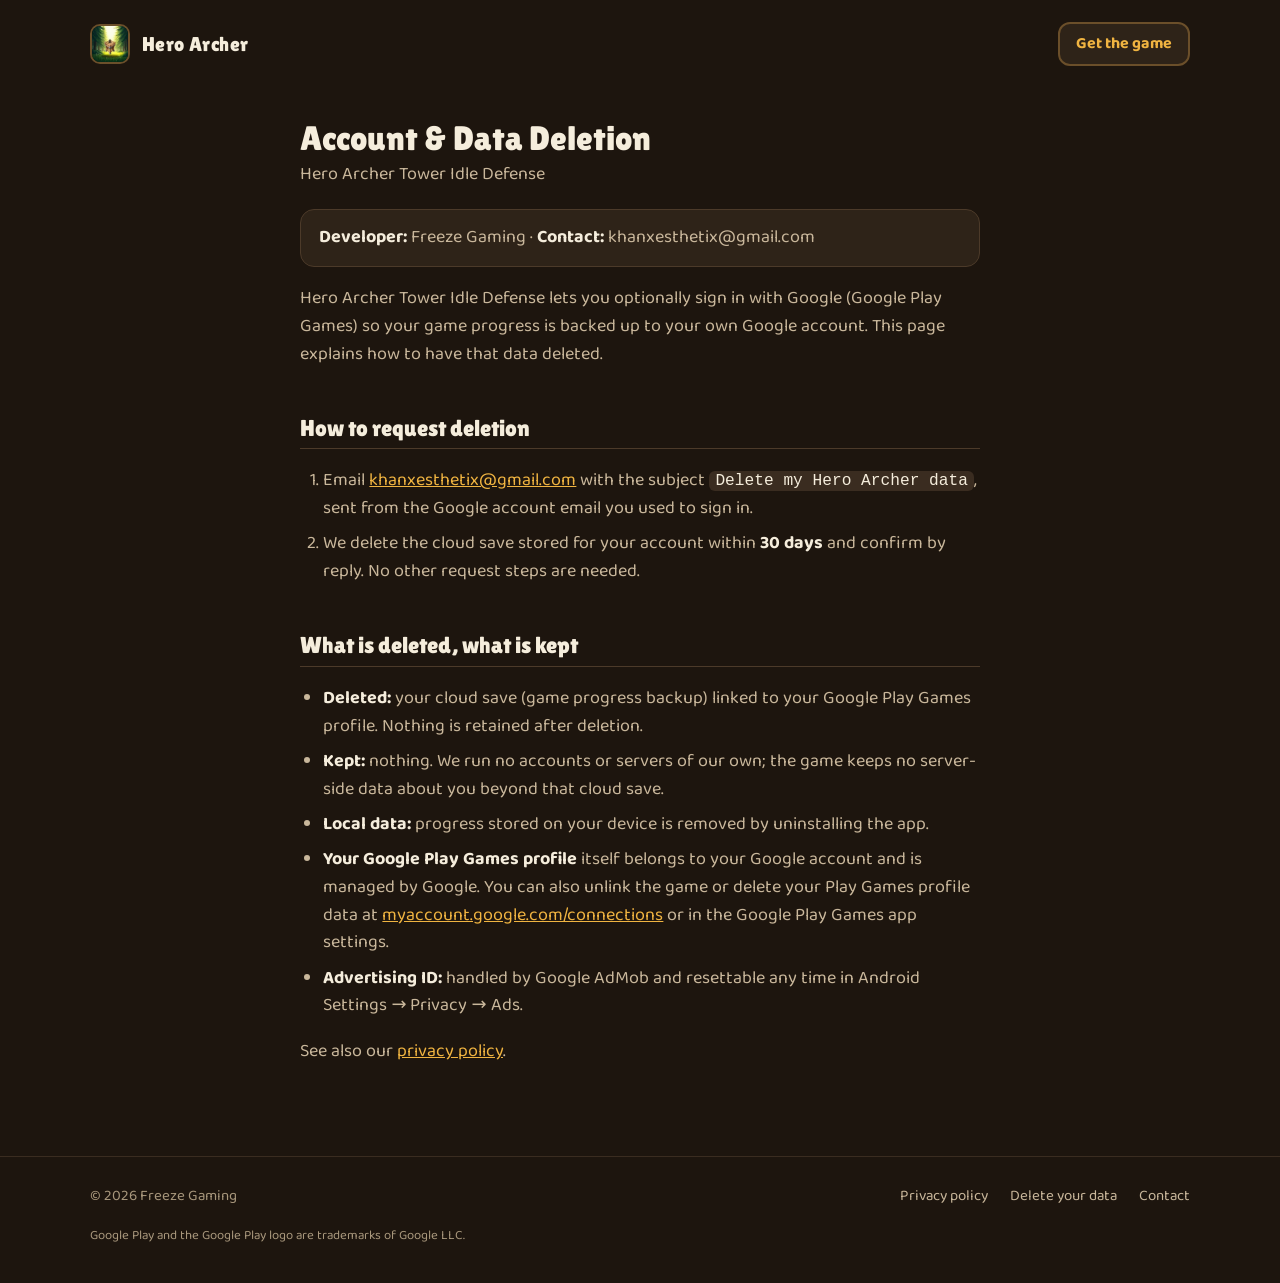
==== delete-account/index.html @ 30bef34e "heroarcher.com landing page A single static page whose job is to send visitors to the Hero Archer Go" ====
<!doctype html>
<html lang="en">
<head>
  <meta charset="utf-8">
  <meta name="viewport" content="width=device-width, initial-scale=1">
  <title>Account &amp; Data Deletion: Hero Archer Tower Idle Defense</title>
  <meta name="description" content="How to have your Hero Archer cloud save deleted, and what is kept.">
  <link rel="canonical" href="https://heroarcher.com/delete-account/">
  <meta name="theme-color" content="#1d150e">
  <link rel="icon" href="../favicon.ico" sizes="48x48">
  <link rel="apple-touch-icon" href="../apple-touch-icon.png">
  <link rel="preload" href="../assets/fonts/lilita-one.woff2" as="font" type="font/woff2" crossorigin>
  <link rel="preload" href="../assets/fonts/baloo2-latin.woff2" as="font" type="font/woff2" crossorigin>
  <link rel="stylesheet" href="../assets/css/site.css">
</head>
<body>
  <a class="skip-link" href="#main">Skip to content</a>

  <header class="wrap top">
    <a class="brand" href="../"><img src="../assets/img/icon-96.webp" alt="" width="96" height="96"><span>Hero Archer</span></a>
    <a class="top-cta" href="https://play.google.com/store/apps/details?id=com.omarkhan.heroarcher&amp;referrer=utm_source%3Dheroarcher.com%26utm_medium%3Dwebsite%26utm_content%3Ddelete-account">Get the game</a>
  </header>

  <main id="main" class="wrap legal">
    <h1>Account &amp; Data Deletion</h1>
    <p class="legal__app">Hero Archer Tower Idle Defense</p>

    <p class="legal__meta"><b>Developer:</b> Freeze Gaming &middot; <b>Contact:</b> khanxesthetix@gmail.com</p>

    <p>Hero Archer Tower Idle Defense lets you optionally sign in with Google
    (Google Play Games) so your game progress is backed up to your own Google
    account. This page explains how to have that data deleted.</p>

    <h2>How to request deletion</h2>
    <ol>
      <li>Email <a href="mailto:khanxesthetix@gmail.com?subject=Delete%20my%20Hero%20Archer%20data">khanxesthetix@gmail.com</a>
          with the subject <code>Delete my Hero Archer data</code>, sent from the
          Google account email you used to sign in.</li>
      <li>We delete the cloud save stored for your account within <b>30 days</b>
          and confirm by reply. No other request steps are needed.</li>
    </ol>

    <h2>What is deleted, what is kept</h2>
    <ul>
      <li><b>Deleted:</b> your cloud save (game progress backup) linked to your
          Google Play Games profile. Nothing is retained after deletion.</li>
      <li><b>Kept:</b> nothing. We run no accounts or servers of our own; the
          game keeps no server-side data about you beyond that cloud save.</li>
      <li><b>Local data:</b> progress stored on your device is removed by
          uninstalling the app.</li>
      <li><b>Your Google Play Games profile</b> itself belongs to your Google
          account and is managed by Google. You can also unlink the game or
          delete your Play Games profile data at
          <a href="https://myaccount.google.com/connections">myaccount.google.com/connections</a>
          or in the Google Play Games app settings.</li>
      <li><b>Advertising ID:</b> handled by Google AdMob and resettable any time
          in Android Settings &rarr; Privacy &rarr; Ads.</li>
    </ul>

    <p>See also our <a href="../privacy/">privacy policy</a>.</p>
  </main>

  <footer class="foot">
    <div class="wrap">
      <div class="foot__row">
        <span>© 2026 Freeze Gaming</span>
        <nav aria-label="Legal and contact">
          <a href="../privacy/">Privacy policy</a>
          <a href="./" aria-current="page">Delete your data</a>
          <a href="mailto:khanxesthetix@gmail.com">Contact</a>
        </nav>
      </div>
      <p class="foot__legal">Google Play and the Google Play logo are trademarks of Google LLC.</p>
    </div>
  </footer>
</body>
</html>
---- assets/css/site.css ----
/* Hero Archer, heroarcher.com
   Colours are the game's "Bark & Ember" UITheme tokens; type is the game's
   own Lilita One (display) and Baloo 2 (text). Mobile first. */

@font-face {
  font-family: "Baloo 2";
  src: url("../fonts/baloo2-latin.woff2") format("woff2");
  font-weight: 400 800;
  font-style: normal;
  font-display: swap;
}
@font-face {
  font-family: "Lilita One";
  src: url("../fonts/lilita-one.woff2") format("woff2");
  font-weight: 400;
  font-style: normal;
  font-display: swap;
}

:root {
  --bg: #1d150e;
  --bg-deep: #241a11;
  --panel: #3a2c20;
  --panel-inset: #2e2318;
  --panel-light: #4c3a29;
  --border: #6b4f2a;
  --gold: #f0b441;
  --gold-hi: #ffd27a;
  --text: #f5eddc;
  --text-dim: #c9b79b;
  --text-mute: #a8977c;
  --subtitle: #d9b77a;
  --cta-top: #69a032;
  --cta-bottom: #4c7020;
  --cta-edge: #2c4410;
  --cta-lip: #23380b;
  --nightmare-bg: #2b1610;
  --nightmare-edge: #6b2a1f;
  --nightmare-text: #ff9b7a;

  --font-display: "Lilita One", "Baloo 2", system-ui, sans-serif;
  --font-body: "Baloo 2", system-ui, -apple-system, "Segoe UI", Roboto, sans-serif;
  --gutter: 16px;

  color-scheme: dark;
}

/* ---------- base ---------- */

*, *::before, *::after { box-sizing: border-box; }

html {
  -webkit-text-size-adjust: 100%;
  text-size-adjust: 100%;
  scroll-behavior: smooth;
}

body {
  margin: 0;
  background: var(--bg);
  color: var(--text);
  font: 400 1.0625rem/1.55 var(--font-body);
  overflow-x: hidden;
}

img, video { display: block; max-width: 100%; height: auto; }

a { color: var(--gold); }
a:hover { color: var(--gold-hi); }

:focus-visible {
  outline: 3px solid var(--gold);
  outline-offset: 3px;
  border-radius: 6px;
}

h1, h2, h3 { font-weight: 400; }

.wrap {
  max-width: 1180px;
  margin-inline: auto;
  padding-inline: var(--gutter);
}

.skip-link {
  position: absolute;
  left: 12px;
  top: -80px;
  z-index: 10;
  padding: 10px 16px;
  border-radius: 10px;
  background: var(--gold);
  color: var(--bg);
  font-weight: 700;
  text-decoration: none;
}
.skip-link:focus { top: 12px; color: var(--bg); }

/* ---------- header ---------- */

.top {
  display: flex;
  align-items: center;
  justify-content: space-between;
  gap: 16px;
  padding-block: 12px;
}

.brand {
  display: flex;
  align-items: center;
  gap: 12px;
  color: var(--text);
  font-family: var(--font-display);
  font-size: 1.125rem;
  letter-spacing: .02em;
  text-decoration: none;
}
.brand:hover { color: #fff; }
.brand img {
  width: 36px;
  height: 36px;
  border-radius: 10px;
  border: 2px solid var(--border);
}

.top-cta {
  display: inline-flex;
  align-items: center;
  min-height: 44px;
  padding-inline: 16px;
  border-radius: 12px;
  border: 2px solid var(--border);
  background: var(--panel-inset);
  color: var(--gold);
  font-weight: 700;
  font-size: 1rem;
  text-decoration: none;
}
.top-cta:hover { background: var(--panel); color: var(--gold-hi); }

/* ---------- hero ---------- */

.hero {
  display: grid;
  grid-template-areas: "logo" "stage" "copy";
  padding-bottom: 64px;
}

.hero__title { grid-area: logo; margin: 4px 0 0; }
.hero__logo {
  width: min(240px, 66%);
  margin-inline: auto;
  filter: drop-shadow(0 12px 16px rgba(0, 0, 0, .5));
}

.stage {
  grid-area: stage;
  position: relative;
  height: 340px;
  /* short phones: the art gives way so the button still fits the first screen */
  height: clamp(250px, calc(100svh - 360px), 340px);
  margin-top: -4px;
}

.arch {
  position: absolute;
  top: 0;
  bottom: 48px;
  left: 50%;
  width: min(94%, 470px);
  translate: -50% 0;
  overflow: hidden;
  border-radius: 50% 50% 26px 26px / 38% 38% 26px 26px;
  border: 5px solid var(--border);
  background: var(--panel-inset);
  box-shadow: 0 0 0 3px var(--bg), 0 0 0 5px var(--panel-light), 0 30px 60px rgba(0, 0, 0, .5);
}
.arch::after {
  content: "";
  position: absolute;
  inset: 9px;
  border-radius: inherit;
  border: 2px solid rgba(240, 180, 65, .4);
  pointer-events: none;
}
.arch__img {
  position: absolute;
  inset: 0;
  width: 100%;
  height: 100%;
  max-width: none;
  object-fit: cover;
  object-position: 50% 36%;
}

.ground {
  position: absolute;
  left: 50%;
  bottom: 14px;
  width: min(52%, 300px);
  height: 46px;
  translate: -50% 0;
  border-radius: 50%;
  background: rgba(0, 0, 0, .6);
  filter: blur(10px);
}

.tower {
  position: absolute;
  left: 50%;
  bottom: 18px;
  width: auto;
  max-width: 62%;
  height: calc(100% - 34px);
  translate: -50% 0;
  filter: drop-shadow(0 12px 14px rgba(0, 0, 0, .5));
}

.ember {
  position: absolute;
  width: 5px;
  height: 5px;
  border-radius: 50%;
  background: #ffb347;
  box-shadow: 0 0 8px 2px rgba(255, 140, 40, .6);
  opacity: 0;
  animation: ember-rise 7s linear infinite;
}
.ember:nth-of-type(1) { left: 22%; bottom: 150px; }
.ember:nth-of-type(2) { left: 34%; bottom: 220px; animation-delay: 1.6s; animation-duration: 8s; }
.ember:nth-of-type(3) { left: 61%; bottom: 180px; animation-delay: 3.1s; }
.ember:nth-of-type(4) { left: 72%; bottom: 260px; animation-delay: .8s; animation-duration: 9s; }
.ember:nth-of-type(5) { left: 47%; bottom: 320px; animation-delay: 4.4s; }
.ember:nth-of-type(6) { left: 80%; bottom: 140px; animation-delay: 2.3s; animation-duration: 6s; }

@keyframes ember-rise {
  0% { transform: translate(0, 0); opacity: 0; }
  15% { opacity: .9; }
  100% { transform: translate(28px, -280px); opacity: 0; }
}

/* On a phone the button has to be on the first screen: the headline, then the
   button, then the explanation. Wide screens keep the reading order. */
.hero__copy {
  grid-area: copy;
  display: flex;
  flex-direction: column;
  align-items: center;
  padding-top: 16px;
  text-align: center;
}
.hero__copy .cta { order: 1; }
.hero__copy .ios-note { order: 2; }
.hero__copy .meta { order: 3; }
.hero__copy .sub { order: 4; margin: 22px auto 0; }

.tag {
  margin: 0 0 14px;
  font-family: var(--font-display);
  font-size: 1.875rem;
  line-height: 1.08;
}

.sub {
  max-width: 29em;
  margin: 0 auto 26px;
  color: var(--text-dim);
}

.cta {
  display: inline-flex;
  align-items: center;
  justify-content: center;
  gap: 14px;
  width: 100%;
  max-width: 420px;
  min-height: 64px;
  padding-inline: 20px;
  border-radius: 16px;
  border: 2px solid var(--cta-edge);
  background: linear-gradient(var(--cta-top), var(--cta-bottom));
  box-shadow:
    inset 0 2px 0 rgba(255, 255, 255, .28),
    inset 0 -4px 0 rgba(0, 0, 0, .22),
    0 5px 0 var(--cta-lip),
    0 16px 28px rgba(0, 0, 0, .45);
  color: #fff;
  font-family: var(--font-display);
  font-size: clamp(1.0625rem, 5.2vw, 1.3125rem);
  letter-spacing: .03em;
  white-space: nowrap;
  text-decoration: none;
  text-shadow: 0 2px 0 rgba(0, 0, 0, .35);
  transition: transform .12s ease;
}
.cta:hover { color: #fff; transform: translateY(-2px); }
.cta:active { transform: translateY(3px); }
.cta svg { width: 26px; height: 26px; flex: none; }

@media (max-width: 380px) {
  .cta { gap: 10px; padding-inline: 14px; }
}

.meta {
  display: flex;
  flex-wrap: wrap;
  justify-content: center;
  gap: 6px 20px;
  margin: 18px 0 0;
  padding: 0;
  list-style: none;
  color: var(--text-mute);
  font-size: .875rem;
}
.meta li { display: inline-flex; align-items: center; gap: 8px; }
.meta li::before {
  content: "";
  width: 6px;
  height: 6px;
  border-radius: 1px;
  background: var(--gold);
  transform: rotate(45deg);
}

.ios-note {
  max-width: 30em;
  margin: 16px auto 0;
  padding: 12px 16px;
  border-radius: 12px;
  border: 1px solid var(--panel-light);
  background: var(--panel-inset);
  color: var(--text-dim);
  font-size: .9375rem;
  text-align: left;
}
.ios-note[hidden] { display: none; }

/* ---------- shared section type ---------- */

.section { padding-block: 64px; }
.section--flush-top { padding-top: 0; }

.plaque {
  display: inline-block;
  margin: 0 0 14px;
  padding: 5px 14px 3px;
  border-radius: 9px;
  border: 2px solid var(--border);
  background: var(--panel);
  color: var(--gold);
  font-family: var(--font-display);
  font-size: .875rem;
  letter-spacing: .14em;
  text-transform: uppercase;
}

.h2 {
  max-width: 18em;
  margin: 0 0 16px;
  font-family: var(--font-display);
  font-size: 1.9375rem;
  line-height: 1.1;
}

.lead {
  max-width: 34em;
  margin: 0;
  color: var(--text-dim);
}

/* ---------- how it plays ---------- */

.action {
  background: var(--bg-deep);
  border-block: 1px solid var(--panel);
}

.action__grid { display: grid; gap: 36px; }

.clip {
  width: 100%;
  max-width: 520px;
  margin: 0 auto;
  padding: 10px;
  border-radius: 22px;
  border: 2px solid var(--border);
  background: var(--panel);
  box-shadow: 0 24px 50px rgba(0, 0, 0, .45);
}
.clip video {
  width: 100%;
  aspect-ratio: 540 / 590;
  object-fit: cover;
  border-radius: 14px;
  background: var(--panel-inset);
}
.clip figcaption {
  padding: 10px 6px 2px;
  color: var(--text-mute);
  font-size: .875rem;
}

.beats {
  display: grid;
  gap: 26px;
  margin: 36px 0 0;
  padding: 0;
  list-style: none;
}
.beats li {
  display: grid;
  grid-template-columns: 60px minmax(0, 1fr);
  gap: 18px;
  align-items: start;
}
.beats h3 {
  margin: 4px 0;
  font-family: var(--font-display);
  font-size: 1.4375rem;
  line-height: 1.2;
}
.beats p { margin: 0; color: var(--text-dim); }

.icon-tile {
  display: grid;
  place-items: center;
  width: 60px;
  height: 60px;
  border-radius: 16px;
  border: 2px solid var(--border);
  background: var(--panel);
}
.icon-tile img { width: 42px; height: 42px; object-fit: contain; }

/* ---------- screenshots ---------- */

.shots {
  display: grid;
  grid-auto-flow: column;
  grid-auto-columns: 74%;
  gap: 14px;
  margin: 32px calc(var(--gutter) * -1) 0;
  padding: 0 var(--gutter) 10px;
  overflow-x: auto;
  overscroll-behavior-x: contain;
  scroll-snap-type: x mandatory;
  scroll-padding-inline: var(--gutter);
}

.shot {
  margin: 0;
  padding: 8px;
  border-radius: 18px;
  border: 2px solid var(--border);
  background: var(--panel);
  scroll-snap-align: start;
}
.shot img {
  width: 100%;
  aspect-ratio: 720 / 1056;
  object-fit: cover;
  border-radius: 11px;
}
.shot figcaption { padding: 12px 6px 6px; }
.shot b {
  display: block;
  font-family: var(--font-display);
  font-size: 1.1875rem;
  font-weight: 400;
  line-height: 1.15;
}
.shot span {
  display: block;
  margin-top: 4px;
  color: var(--text-mute);
  font-size: .875rem;
  line-height: 1.45;
}

/* ---------- chapters ---------- */

.chapters {
  display: grid;
  gap: 14px;
  margin-top: 32px;
}

.chapter {
  position: relative;
  margin: 0;
  aspect-ratio: 16 / 11;
  overflow: hidden;
  border-radius: 18px;
  border: 2px solid var(--border);
  background: var(--panel-inset);
}
.chapter img {
  position: absolute;
  inset: 0;
  width: 100%;
  height: 100%;
  max-width: none;
  object-fit: cover;
}
.chapter figcaption {
  position: absolute;
  inset: auto 8px 8px;
  padding: 10px 12px 11px;
  border-radius: 12px;
  border: 1px solid var(--border);
  background: rgba(36, 26, 17, .94);
}
.chapter small {
  display: block;
  color: var(--gold);
  font-size: .75rem;
  font-weight: 700;
  letter-spacing: .14em;
  line-height: 1.3;
  text-transform: uppercase;
}
.chapter b {
  display: block;
  font-family: var(--font-display);
  font-size: 1.25rem;
  font-weight: 400;
  line-height: 1.2;
}
.chapter em {
  display: block;
  color: var(--subtitle);
  font-size: .875rem;
  line-height: 1.3;
}
.chapter span {
  display: block;
  margin-top: 6px;
  padding-top: 6px;
  border-top: 1px solid var(--panel-light);
  color: var(--text-dim);
  font-size: .875rem;
  line-height: 1.45;
}

.nightmare {
  display: flex;
  align-items: flex-start;
  gap: 18px;
  margin: 24px 0 0;
  padding: 16px;
  border-radius: 16px;
  border: 2px solid var(--nightmare-edge);
  background: var(--nightmare-bg);
  color: #ecd9cc;
}
.nightmare img { width: 48px; height: 48px; flex: none; object-fit: contain; }
.nightmare p { margin: 0; }
.nightmare strong {
  color: var(--nightmare-text);
  font-family: var(--font-display);
  font-size: 1.1875rem;
  font-weight: 400;
  letter-spacing: .02em;
}

/* ---------- closing call ---------- */

.final {
  position: relative;
  overflow: hidden;
  border-top: 1px solid var(--panel);
}
.final__bg {
  position: absolute;
  inset: 0;
  width: 100%;
  height: 100%;
  max-width: none;
  object-fit: cover;
  object-position: 50% 62%;
  opacity: .22;
}
.final__grid {
  position: relative;
  display: grid;
  gap: 8px;
  padding-block: 64px 72px;
  text-align: center;
}
.final__grid .h2, .final__grid .lead { margin-inline: auto; }
.final__troll {
  order: -1;
  width: min(210px, 60%);
  justify-self: center;
  filter: drop-shadow(0 20px 30px rgba(0, 0, 0, .6));
}

.badge {
  display: inline-block;
  margin-top: 24px;
  border-radius: 12px;
}
.badge img { width: 230px; }

.facts {
  display: flex;
  flex-wrap: wrap;
  justify-content: center;
  gap: 10px 26px;
  margin: 20px 0 0;
  padding: 0;
  list-style: none;
  color: var(--text-dim);
  font-size: .9375rem;
}
.facts li { display: inline-flex; align-items: center; gap: 8px; }
.facts svg { width: 18px; height: 18px; flex: none; color: var(--gold); }

/* ---------- footer ---------- */

.foot {
  padding-block: 28px 36px;
  border-top: 1px solid var(--panel);
  color: var(--text-mute);
  font-size: .9375rem;
}
.foot__row {
  display: flex;
  flex-direction: column;
  gap: 14px;
}
.foot nav { display: flex; flex-wrap: wrap; gap: 8px 22px; }
.foot a { color: var(--text-dim); text-decoration: none; }
.foot a:hover { color: var(--text); text-decoration: underline; }
.foot__legal { margin: 18px 0 0; font-size: .8125rem; }

/* ---------- legal pages ---------- */

.legal {
  max-width: 760px;
  padding-block: 32px 72px;
}
.legal h1 {
  margin: 0 0 4px;
  font-family: var(--font-display);
  font-size: 2.125rem;
  line-height: 1.1;
}
.legal__app { margin: 0 0 20px; color: var(--subtitle); }
.legal h2 {
  margin: 2em 0 .6em;
  padding-bottom: 6px;
  border-bottom: 1px solid var(--panel-light);
  font-family: var(--font-display);
  font-size: 1.4375rem;
  line-height: 1.2;
}
.legal h3 { margin: 1.5em 0 .4em; font-size: 1.125rem; font-weight: 700; }
.legal p, .legal li { color: var(--text-dim); }
.legal strong, .legal b { color: var(--text); }
.legal ul, .legal ol { padding-left: 1.3em; }
.legal li + li { margin-top: .4em; }
.legal code {
  padding: 1px 6px;
  border-radius: 6px;
  background: var(--panel);
  color: var(--text);
  font-size: .9em;
}
.legal__meta {
  padding: 14px 18px;
  border-radius: 14px;
  border: 1px solid var(--panel-light);
  background: var(--panel-inset);
}
.legal a { overflow-wrap: anywhere; }

/* ---------- 404 ---------- */

.lost {
  display: grid;
  justify-items: center;
  gap: 8px;
  padding-block: 48px 96px;
  text-align: center;
}
.lost img { width: min(240px, 60%); }
.lost .cta { width: auto; padding-inline: 28px; margin-top: 16px; }

/* ---------- wider screens ---------- */

@media (min-width: 560px) {
  .chapters { grid-template-columns: repeat(2, minmax(0, 1fr)); }
  .chapter { aspect-ratio: 4 / 4.4; }
  .chapter figcaption { inset: auto 10px 10px; padding: 12px 14px 13px; }
}

@media (min-width: 600px) {
  .stage { height: 500px; }
  .hero__logo { width: 340px; }
  .tag { font-size: 2.125rem; }
}

@media (min-width: 720px) {
  :root { --gutter: 32px; }
  body { font-size: 1.125rem; }
  .top { padding-block: 22px; }
  .brand { font-size: 1.25rem; }
  .brand img { width: 40px; height: 40px; }
  .section { padding-block: 96px; }
  .section--flush-top { padding-top: 0; }
  .h2 { font-size: 2.625rem; }
  .lead { font-size: 1.1875rem; }
  .shots {
    grid-auto-flow: row;
    grid-auto-columns: auto;
    grid-template-columns: repeat(2, minmax(0, 1fr));
    gap: 20px;
    margin: 44px 0 0;
    padding: 0;
    overflow: visible;
  }
  .chapters { gap: 20px; margin-top: 44px; }
  .nightmare { align-items: center; padding: 18px 22px; }
  .foot__row { flex-direction: row; flex-wrap: wrap; align-items: center; justify-content: space-between; }
}

@media (min-width: 900px) {
  .hero {
    grid-template-columns: minmax(0, 1fr) minmax(0, 1.1fr);
    grid-template-areas: "logo stage" "copy stage";
    column-gap: 48px;
    align-items: center;
    padding: 8px 0 88px;
  }
  .hero__title { align-self: end; }
  .hero__logo { width: 100%; max-width: 480px; margin: 0 0 8px -10px; }
  .stage { height: 660px; margin: 0; }
  .arch { bottom: 70px; width: 86%; }
  .ground { bottom: 26px; }
  .tower { bottom: 30px; width: min(54%, 350px); max-width: none; height: auto; }
  .hero__copy { display: block; align-self: start; padding-top: 0; text-align: left; }
  .tag { font-size: 2.75rem; }
  .hero__copy .sub { margin: 0 0 32px; font-size: 1.1875rem; }
  .cta { width: auto; padding: 0 30px 0 24px; font-size: 1.5rem; }
  .meta { justify-content: flex-start; font-size: .9375rem; }
  .ios-note { margin-left: 0; }

  .action__grid {
    grid-template-columns: minmax(0, 1fr) minmax(0, 1fr);
    gap: 64px;
    align-items: center;
  }
  .clip { max-width: none; }

  .final__grid {
    grid-template-columns: minmax(0, 1.3fr) minmax(0, 1fr);
    gap: 40px;
    align-items: center;
    padding-block: 100px;
    text-align: left;
  }
  .final__grid .h2, .final__grid .lead { margin-inline: 0; }
  .final__troll { order: 0; width: 100%; max-width: 380px; }
  .badge { margin: 28px 0 0 -14px; }
  .badge img { width: 240px; }
  .facts { justify-content: flex-start; font-size: 1rem; }
}

@media (min-width: 1024px) {
  :root { --gutter: 40px; }
  .shots { grid-template-columns: repeat(4, minmax(0, 1fr)); }
  .chapters { grid-template-columns: repeat(4, minmax(0, 1fr)); }
  .chapter { aspect-ratio: 3 / 4.2; }
  .chapter b { font-size: 1.375rem; }
}

@media (prefers-reduced-motion: reduce) {
  html { scroll-behavior: auto; }
  .ember { animation: none; opacity: .55; }
  .cta { transition: none; }
  .cta:hover, .cta:active { transform: none; }
}
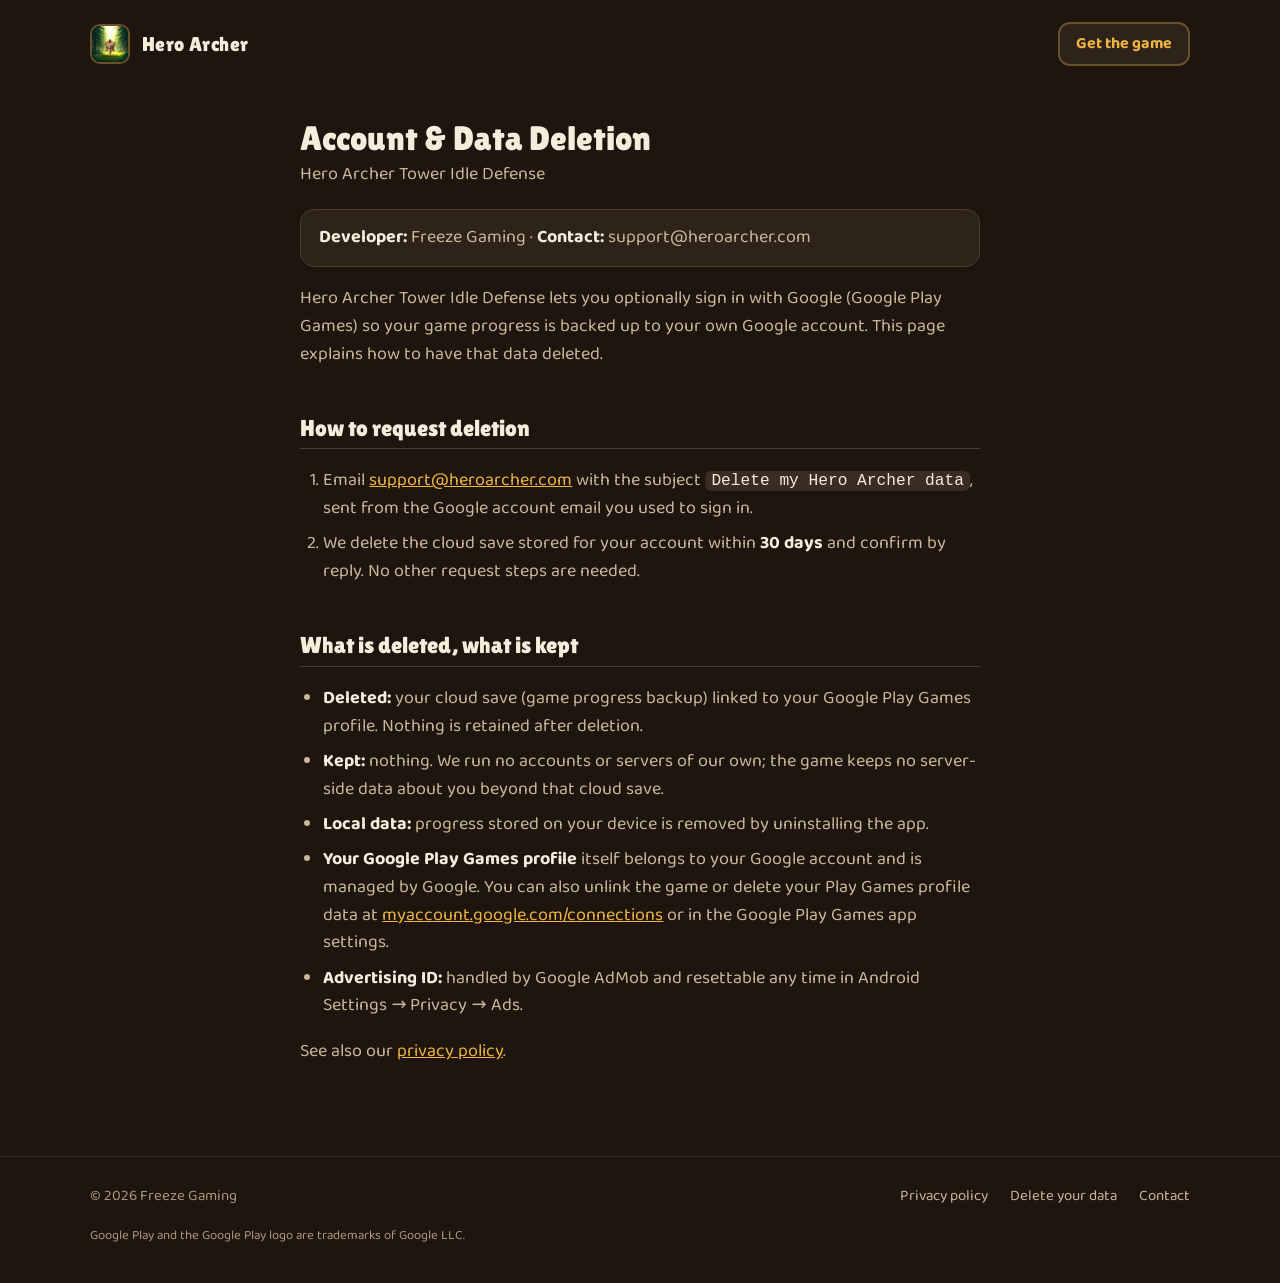
==== commit ab49fcc9: "Contact: support@heroarcher.com everywhere (footer, privacy, delete-account) Co-Authored-By: Claude " ====
--- a/delete-account/index.html
+++ b/delete-account/index.html
@@ -11,7 +11,7 @@
   <link rel="apple-touch-icon" href="../apple-touch-icon.png">
   <link rel="preload" href="../assets/fonts/lilita-one.woff2" as="font" type="font/woff2" crossorigin>
   <link rel="preload" href="../assets/fonts/baloo2-latin.woff2" as="font" type="font/woff2" crossorigin>
-  <link rel="stylesheet" href="../assets/css/site.css">
+  <link rel="stylesheet" href="../assets/css/site.css?v=ea07aeb800">
 </head>
 <body>
   <a class="skip-link" href="#main">Skip to content</a>
@@ -25,7 +25,7 @@
     <h1>Account &amp; Data Deletion</h1>
     <p class="legal__app">Hero Archer Tower Idle Defense</p>
 
-    <p class="legal__meta"><b>Developer:</b> Freeze Gaming &middot; <b>Contact:</b> khanxesthetix@gmail.com</p>
+    <p class="legal__meta"><b>Developer:</b> Freeze Gaming &middot; <b>Contact:</b> support@heroarcher.com</p>
 
     <p>Hero Archer Tower Idle Defense lets you optionally sign in with Google
     (Google Play Games) so your game progress is backed up to your own Google
@@ -33,7 +33,7 @@
 
     <h2>How to request deletion</h2>
     <ol>
-      <li>Email <a href="mailto:khanxesthetix@gmail.com?subject=Delete%20my%20Hero%20Archer%20data">khanxesthetix@gmail.com</a>
+      <li>Email <a href="mailto:support@heroarcher.com?subject=Delete%20my%20Hero%20Archer%20data">support@heroarcher.com</a>
           with the subject <code>Delete my Hero Archer data</code>, sent from the
           Google account email you used to sign in.</li>
       <li>We delete the cloud save stored for your account within <b>30 days</b>
@@ -67,7 +67,7 @@
         <nav aria-label="Legal and contact">
           <a href="../privacy/">Privacy policy</a>
           <a href="./" aria-current="page">Delete your data</a>
-          <a href="mailto:khanxesthetix@gmail.com">Contact</a>
+          <a href="mailto:support@heroarcher.com">Contact</a>
         </nav>
       </div>
       <p class="foot__legal">Google Play and the Google Play logo are trademarks of Google LLC.</p>
--- a/assets/css/site.css
+++ b/assets/css/site.css
@@ -1,784 +1,891 @@
-/* Hero Archer, heroarcher.com
-   Colours are the game's "Bark & Ember" UITheme tokens; type is the game's
-   own Lilita One (display) and Baloo 2 (text). Mobile first. */
-
-@font-face {
-  font-family: "Baloo 2";
-  src: url("../fonts/baloo2-latin.woff2") format("woff2");
-  font-weight: 400 800;
-  font-style: normal;
-  font-display: swap;
-}
-@font-face {
-  font-family: "Lilita One";
-  src: url("../fonts/lilita-one.woff2") format("woff2");
-  font-weight: 400;
-  font-style: normal;
-  font-display: swap;
-}
-
-:root {
-  --bg: #1d150e;
-  --bg-deep: #241a11;
-  --panel: #3a2c20;
-  --panel-inset: #2e2318;
-  --panel-light: #4c3a29;
-  --border: #6b4f2a;
-  --gold: #f0b441;
-  --gold-hi: #ffd27a;
-  --text: #f5eddc;
-  --text-dim: #c9b79b;
-  --text-mute: #a8977c;
-  --subtitle: #d9b77a;
-  --cta-top: #69a032;
-  --cta-bottom: #4c7020;
-  --cta-edge: #2c4410;
-  --cta-lip: #23380b;
-  --nightmare-bg: #2b1610;
-  --nightmare-edge: #6b2a1f;
-  --nightmare-text: #ff9b7a;
-
-  --font-display: "Lilita One", "Baloo 2", system-ui, sans-serif;
-  --font-body: "Baloo 2", system-ui, -apple-system, "Segoe UI", Roboto, sans-serif;
-  --gutter: 16px;
-
-  color-scheme: dark;
-}
-
-/* ---------- base ---------- */
-
-*, *::before, *::after { box-sizing: border-box; }
-
-html {
-  -webkit-text-size-adjust: 100%;
-  text-size-adjust: 100%;
-  scroll-behavior: smooth;
-}
-
-body {
-  margin: 0;
-  background: var(--bg);
-  color: var(--text);
-  font: 400 1.0625rem/1.55 var(--font-body);
-  overflow-x: hidden;
-}
-
-img, video { display: block; max-width: 100%; height: auto; }
-
-a { color: var(--gold); }
-a:hover { color: var(--gold-hi); }
-
-:focus-visible {
-  outline: 3px solid var(--gold);
-  outline-offset: 3px;
-  border-radius: 6px;
-}
-
-h1, h2, h3 { font-weight: 400; }
-
-.wrap {
-  max-width: 1180px;
-  margin-inline: auto;
-  padding-inline: var(--gutter);
-}
-
-.skip-link {
-  position: absolute;
-  left: 12px;
-  top: -80px;
-  z-index: 10;
-  padding: 10px 16px;
-  border-radius: 10px;
-  background: var(--gold);
-  color: var(--bg);
-  font-weight: 700;
-  text-decoration: none;
-}
-.skip-link:focus { top: 12px; color: var(--bg); }
-
-/* ---------- header ---------- */
-
-.top {
-  display: flex;
-  align-items: center;
-  justify-content: space-between;
-  gap: 16px;
-  padding-block: 12px;
-}
-
-.brand {
-  display: flex;
-  align-items: center;
-  gap: 12px;
-  color: var(--text);
-  font-family: var(--font-display);
-  font-size: 1.125rem;
-  letter-spacing: .02em;
-  text-decoration: none;
-}
-.brand:hover { color: #fff; }
-.brand img {
-  width: 36px;
-  height: 36px;
-  border-radius: 10px;
-  border: 2px solid var(--border);
-}
-
-.top-cta {
-  display: inline-flex;
-  align-items: center;
-  min-height: 44px;
-  padding-inline: 16px;
-  border-radius: 12px;
-  border: 2px solid var(--border);
-  background: var(--panel-inset);
-  color: var(--gold);
-  font-weight: 700;
-  font-size: 1rem;
-  text-decoration: none;
-}
-.top-cta:hover { background: var(--panel); color: var(--gold-hi); }
-
-/* ---------- hero ---------- */
-
-.hero {
-  display: grid;
-  grid-template-areas: "logo" "stage" "copy";
-  padding-bottom: 64px;
-}
-
-.hero__title { grid-area: logo; margin: 4px 0 0; }
-.hero__logo {
-  width: min(240px, 66%);
-  margin-inline: auto;
-  filter: drop-shadow(0 12px 16px rgba(0, 0, 0, .5));
-}
-
-.stage {
-  grid-area: stage;
-  position: relative;
-  height: 340px;
-  /* short phones: the art gives way so the button still fits the first screen */
-  height: clamp(250px, calc(100svh - 360px), 340px);
-  margin-top: -4px;
-}
-
-.arch {
-  position: absolute;
-  top: 0;
-  bottom: 48px;
-  left: 50%;
-  width: min(94%, 470px);
-  translate: -50% 0;
-  overflow: hidden;
-  border-radius: 50% 50% 26px 26px / 38% 38% 26px 26px;
-  border: 5px solid var(--border);
-  background: var(--panel-inset);
-  box-shadow: 0 0 0 3px var(--bg), 0 0 0 5px var(--panel-light), 0 30px 60px rgba(0, 0, 0, .5);
-}
-.arch::after {
-  content: "";
-  position: absolute;
-  inset: 9px;
-  border-radius: inherit;
-  border: 2px solid rgba(240, 180, 65, .4);
-  pointer-events: none;
-}
-.arch__img {
-  position: absolute;
-  inset: 0;
-  width: 100%;
-  height: 100%;
-  max-width: none;
-  object-fit: cover;
-  object-position: 50% 36%;
-}
-
-.ground {
-  position: absolute;
-  left: 50%;
-  bottom: 14px;
-  width: min(52%, 300px);
-  height: 46px;
-  translate: -50% 0;
-  border-radius: 50%;
-  background: rgba(0, 0, 0, .6);
-  filter: blur(10px);
-}
-
-.tower {
-  position: absolute;
-  left: 50%;
-  bottom: 18px;
-  width: auto;
-  max-width: 62%;
-  height: calc(100% - 34px);
-  translate: -50% 0;
-  filter: drop-shadow(0 12px 14px rgba(0, 0, 0, .5));
-}
-
-.ember {
-  position: absolute;
-  width: 5px;
-  height: 5px;
-  border-radius: 50%;
-  background: #ffb347;
-  box-shadow: 0 0 8px 2px rgba(255, 140, 40, .6);
-  opacity: 0;
-  animation: ember-rise 7s linear infinite;
-}
-.ember:nth-of-type(1) { left: 22%; bottom: 150px; }
-.ember:nth-of-type(2) { left: 34%; bottom: 220px; animation-delay: 1.6s; animation-duration: 8s; }
-.ember:nth-of-type(3) { left: 61%; bottom: 180px; animation-delay: 3.1s; }
-.ember:nth-of-type(4) { left: 72%; bottom: 260px; animation-delay: .8s; animation-duration: 9s; }
-.ember:nth-of-type(5) { left: 47%; bottom: 320px; animation-delay: 4.4s; }
-.ember:nth-of-type(6) { left: 80%; bottom: 140px; animation-delay: 2.3s; animation-duration: 6s; }
-
-@keyframes ember-rise {
-  0% { transform: translate(0, 0); opacity: 0; }
-  15% { opacity: .9; }
-  100% { transform: translate(28px, -280px); opacity: 0; }
-}
-
-/* On a phone the button has to be on the first screen: the headline, then the
-   button, then the explanation. Wide screens keep the reading order. */
-.hero__copy {
-  grid-area: copy;
-  display: flex;
-  flex-direction: column;
-  align-items: center;
-  padding-top: 16px;
-  text-align: center;
-}
-.hero__copy .cta { order: 1; }
-.hero__copy .ios-note { order: 2; }
-.hero__copy .meta { order: 3; }
-.hero__copy .sub { order: 4; margin: 22px auto 0; }
-
-.tag {
-  margin: 0 0 14px;
-  font-family: var(--font-display);
-  font-size: 1.875rem;
-  line-height: 1.08;
-}
-
-.sub {
-  max-width: 29em;
-  margin: 0 auto 26px;
-  color: var(--text-dim);
-}
-
-.cta {
-  display: inline-flex;
-  align-items: center;
-  justify-content: center;
-  gap: 14px;
-  width: 100%;
-  max-width: 420px;
-  min-height: 64px;
-  padding-inline: 20px;
-  border-radius: 16px;
-  border: 2px solid var(--cta-edge);
-  background: linear-gradient(var(--cta-top), var(--cta-bottom));
-  box-shadow:
-    inset 0 2px 0 rgba(255, 255, 255, .28),
-    inset 0 -4px 0 rgba(0, 0, 0, .22),
-    0 5px 0 var(--cta-lip),
-    0 16px 28px rgba(0, 0, 0, .45);
-  color: #fff;
-  font-family: var(--font-display);
-  font-size: clamp(1.0625rem, 5.2vw, 1.3125rem);
-  letter-spacing: .03em;
-  white-space: nowrap;
-  text-decoration: none;
-  text-shadow: 0 2px 0 rgba(0, 0, 0, .35);
-  transition: transform .12s ease;
-}
-.cta:hover { color: #fff; transform: translateY(-2px); }
-.cta:active { transform: translateY(3px); }
-.cta svg { width: 26px; height: 26px; flex: none; }
-
-@media (max-width: 380px) {
-  .cta { gap: 10px; padding-inline: 14px; }
-}
-
-.meta {
-  display: flex;
-  flex-wrap: wrap;
-  justify-content: center;
-  gap: 6px 20px;
-  margin: 18px 0 0;
-  padding: 0;
-  list-style: none;
-  color: var(--text-mute);
-  font-size: .875rem;
-}
-.meta li { display: inline-flex; align-items: center; gap: 8px; }
-.meta li::before {
-  content: "";
-  width: 6px;
-  height: 6px;
-  border-radius: 1px;
-  background: var(--gold);
-  transform: rotate(45deg);
-}
-
-.ios-note {
-  max-width: 30em;
-  margin: 16px auto 0;
-  padding: 12px 16px;
-  border-radius: 12px;
-  border: 1px solid var(--panel-light);
-  background: var(--panel-inset);
-  color: var(--text-dim);
-  font-size: .9375rem;
-  text-align: left;
-}
-.ios-note[hidden] { display: none; }
-
-/* ---------- shared section type ---------- */
-
-.section { padding-block: 64px; }
-.section--flush-top { padding-top: 0; }
-
-.plaque {
-  display: inline-block;
-  margin: 0 0 14px;
-  padding: 5px 14px 3px;
-  border-radius: 9px;
-  border: 2px solid var(--border);
-  background: var(--panel);
-  color: var(--gold);
-  font-family: var(--font-display);
-  font-size: .875rem;
-  letter-spacing: .14em;
-  text-transform: uppercase;
-}
-
-.h2 {
-  max-width: 18em;
-  margin: 0 0 16px;
-  font-family: var(--font-display);
-  font-size: 1.9375rem;
-  line-height: 1.1;
-}
-
-.lead {
-  max-width: 34em;
-  margin: 0;
-  color: var(--text-dim);
-}
-
-/* ---------- how it plays ---------- */
-
-.action {
-  background: var(--bg-deep);
-  border-block: 1px solid var(--panel);
-}
-
-.action__grid { display: grid; gap: 36px; }
-
-.clip {
-  width: 100%;
-  max-width: 520px;
-  margin: 0 auto;
-  padding: 10px;
-  border-radius: 22px;
-  border: 2px solid var(--border);
-  background: var(--panel);
-  box-shadow: 0 24px 50px rgba(0, 0, 0, .45);
-}
-.clip video {
-  width: 100%;
-  aspect-ratio: 540 / 590;
-  object-fit: cover;
-  border-radius: 14px;
-  background: var(--panel-inset);
-}
-.clip figcaption {
-  padding: 10px 6px 2px;
-  color: var(--text-mute);
-  font-size: .875rem;
-}
-
-.beats {
-  display: grid;
-  gap: 26px;
-  margin: 36px 0 0;
-  padding: 0;
-  list-style: none;
-}
-.beats li {
-  display: grid;
-  grid-template-columns: 60px minmax(0, 1fr);
-  gap: 18px;
-  align-items: start;
-}
-.beats h3 {
-  margin: 4px 0;
-  font-family: var(--font-display);
-  font-size: 1.4375rem;
-  line-height: 1.2;
-}
-.beats p { margin: 0; color: var(--text-dim); }
-
-.icon-tile {
-  display: grid;
-  place-items: center;
-  width: 60px;
-  height: 60px;
-  border-radius: 16px;
-  border: 2px solid var(--border);
-  background: var(--panel);
-}
-.icon-tile img { width: 42px; height: 42px; object-fit: contain; }
-
-/* ---------- screenshots ---------- */
-
-.shots {
-  display: grid;
-  grid-auto-flow: column;
-  grid-auto-columns: 74%;
-  gap: 14px;
-  margin: 32px calc(var(--gutter) * -1) 0;
-  padding: 0 var(--gutter) 10px;
-  overflow-x: auto;
-  overscroll-behavior-x: contain;
-  scroll-snap-type: x mandatory;
-  scroll-padding-inline: var(--gutter);
-}
-
-.shot {
-  margin: 0;
-  padding: 8px;
-  border-radius: 18px;
-  border: 2px solid var(--border);
-  background: var(--panel);
-  scroll-snap-align: start;
-}
-.shot img {
-  width: 100%;
-  aspect-ratio: 720 / 1056;
-  object-fit: cover;
-  border-radius: 11px;
-}
-.shot figcaption { padding: 12px 6px 6px; }
-.shot b {
-  display: block;
-  font-family: var(--font-display);
-  font-size: 1.1875rem;
-  font-weight: 400;
-  line-height: 1.15;
-}
-.shot span {
-  display: block;
-  margin-top: 4px;
-  color: var(--text-mute);
-  font-size: .875rem;
-  line-height: 1.45;
-}
-
-/* ---------- chapters ---------- */
-
-.chapters {
-  display: grid;
-  gap: 14px;
-  margin-top: 32px;
-}
-
-.chapter {
-  position: relative;
-  margin: 0;
-  aspect-ratio: 16 / 11;
-  overflow: hidden;
-  border-radius: 18px;
-  border: 2px solid var(--border);
-  background: var(--panel-inset);
-}
-.chapter img {
-  position: absolute;
-  inset: 0;
-  width: 100%;
-  height: 100%;
-  max-width: none;
-  object-fit: cover;
-}
-.chapter figcaption {
-  position: absolute;
-  inset: auto 8px 8px;
-  padding: 10px 12px 11px;
-  border-radius: 12px;
-  border: 1px solid var(--border);
-  background: rgba(36, 26, 17, .94);
-}
-.chapter small {
-  display: block;
-  color: var(--gold);
-  font-size: .75rem;
-  font-weight: 700;
-  letter-spacing: .14em;
-  line-height: 1.3;
-  text-transform: uppercase;
-}
-.chapter b {
-  display: block;
-  font-family: var(--font-display);
-  font-size: 1.25rem;
-  font-weight: 400;
-  line-height: 1.2;
-}
-.chapter em {
-  display: block;
-  color: var(--subtitle);
-  font-size: .875rem;
-  line-height: 1.3;
-}
-.chapter span {
-  display: block;
-  margin-top: 6px;
-  padding-top: 6px;
-  border-top: 1px solid var(--panel-light);
-  color: var(--text-dim);
-  font-size: .875rem;
-  line-height: 1.45;
-}
-
-.nightmare {
-  display: flex;
-  align-items: flex-start;
-  gap: 18px;
-  margin: 24px 0 0;
-  padding: 16px;
-  border-radius: 16px;
-  border: 2px solid var(--nightmare-edge);
-  background: var(--nightmare-bg);
-  color: #ecd9cc;
-}
-.nightmare img { width: 48px; height: 48px; flex: none; object-fit: contain; }
-.nightmare p { margin: 0; }
-.nightmare strong {
-  color: var(--nightmare-text);
-  font-family: var(--font-display);
-  font-size: 1.1875rem;
-  font-weight: 400;
-  letter-spacing: .02em;
-}
-
-/* ---------- closing call ---------- */
-
-.final {
-  position: relative;
-  overflow: hidden;
-  border-top: 1px solid var(--panel);
-}
-.final__bg {
-  position: absolute;
-  inset: 0;
-  width: 100%;
-  height: 100%;
-  max-width: none;
-  object-fit: cover;
-  object-position: 50% 62%;
-  opacity: .22;
-}
-.final__grid {
-  position: relative;
-  display: grid;
-  gap: 8px;
-  padding-block: 64px 72px;
-  text-align: center;
-}
-.final__grid .h2, .final__grid .lead { margin-inline: auto; }
-.final__troll {
-  order: -1;
-  width: min(210px, 60%);
-  justify-self: center;
-  filter: drop-shadow(0 20px 30px rgba(0, 0, 0, .6));
-}
-
-.badge {
-  display: inline-block;
-  margin-top: 24px;
-  border-radius: 12px;
-}
-.badge img { width: 230px; }
-
-.facts {
-  display: flex;
-  flex-wrap: wrap;
-  justify-content: center;
-  gap: 10px 26px;
-  margin: 20px 0 0;
-  padding: 0;
-  list-style: none;
-  color: var(--text-dim);
-  font-size: .9375rem;
-}
-.facts li { display: inline-flex; align-items: center; gap: 8px; }
-.facts svg { width: 18px; height: 18px; flex: none; color: var(--gold); }
-
-/* ---------- footer ---------- */
-
-.foot {
-  padding-block: 28px 36px;
-  border-top: 1px solid var(--panel);
-  color: var(--text-mute);
-  font-size: .9375rem;
-}
-.foot__row {
-  display: flex;
-  flex-direction: column;
-  gap: 14px;
-}
-.foot nav { display: flex; flex-wrap: wrap; gap: 8px 22px; }
-.foot a { color: var(--text-dim); text-decoration: none; }
-.foot a:hover { color: var(--text); text-decoration: underline; }
-.foot__legal { margin: 18px 0 0; font-size: .8125rem; }
-
-/* ---------- legal pages ---------- */
-
-.legal {
-  max-width: 760px;
-  padding-block: 32px 72px;
-}
-.legal h1 {
-  margin: 0 0 4px;
-  font-family: var(--font-display);
-  font-size: 2.125rem;
-  line-height: 1.1;
-}
-.legal__app { margin: 0 0 20px; color: var(--subtitle); }
-.legal h2 {
-  margin: 2em 0 .6em;
-  padding-bottom: 6px;
-  border-bottom: 1px solid var(--panel-light);
-  font-family: var(--font-display);
-  font-size: 1.4375rem;
-  line-height: 1.2;
-}
-.legal h3 { margin: 1.5em 0 .4em; font-size: 1.125rem; font-weight: 700; }
-.legal p, .legal li { color: var(--text-dim); }
-.legal strong, .legal b { color: var(--text); }
-.legal ul, .legal ol { padding-left: 1.3em; }
-.legal li + li { margin-top: .4em; }
-.legal code {
-  padding: 1px 6px;
-  border-radius: 6px;
-  background: var(--panel);
-  color: var(--text);
-  font-size: .9em;
-}
-.legal__meta {
-  padding: 14px 18px;
-  border-radius: 14px;
-  border: 1px solid var(--panel-light);
-  background: var(--panel-inset);
-}
-.legal a { overflow-wrap: anywhere; }
-
-/* ---------- 404 ---------- */
-
-.lost {
-  display: grid;
-  justify-items: center;
-  gap: 8px;
-  padding-block: 48px 96px;
-  text-align: center;
-}
-.lost img { width: min(240px, 60%); }
-.lost .cta { width: auto; padding-inline: 28px; margin-top: 16px; }
-
-/* ---------- wider screens ---------- */
-
-@media (min-width: 560px) {
-  .chapters { grid-template-columns: repeat(2, minmax(0, 1fr)); }
-  .chapter { aspect-ratio: 4 / 4.4; }
-  .chapter figcaption { inset: auto 10px 10px; padding: 12px 14px 13px; }
-}
-
-@media (min-width: 600px) {
-  .stage { height: 500px; }
-  .hero__logo { width: 340px; }
-  .tag { font-size: 2.125rem; }
-}
-
-@media (min-width: 720px) {
-  :root { --gutter: 32px; }
-  body { font-size: 1.125rem; }
-  .top { padding-block: 22px; }
-  .brand { font-size: 1.25rem; }
-  .brand img { width: 40px; height: 40px; }
-  .section { padding-block: 96px; }
-  .section--flush-top { padding-top: 0; }
-  .h2 { font-size: 2.625rem; }
-  .lead { font-size: 1.1875rem; }
-  .shots {
-    grid-auto-flow: row;
-    grid-auto-columns: auto;
-    grid-template-columns: repeat(2, minmax(0, 1fr));
-    gap: 20px;
-    margin: 44px 0 0;
-    padding: 0;
-    overflow: visible;
-  }
-  .chapters { gap: 20px; margin-top: 44px; }
-  .nightmare { align-items: center; padding: 18px 22px; }
-  .foot__row { flex-direction: row; flex-wrap: wrap; align-items: center; justify-content: space-between; }
-}
-
-@media (min-width: 900px) {
-  .hero {
-    grid-template-columns: minmax(0, 1fr) minmax(0, 1.1fr);
-    grid-template-areas: "logo stage" "copy stage";
-    column-gap: 48px;
-    align-items: center;
-    padding: 8px 0 88px;
-  }
-  .hero__title { align-self: end; }
-  .hero__logo { width: 100%; max-width: 480px; margin: 0 0 8px -10px; }
-  .stage { height: 660px; margin: 0; }
-  .arch { bottom: 70px; width: 86%; }
-  .ground { bottom: 26px; }
-  .tower { bottom: 30px; width: min(54%, 350px); max-width: none; height: auto; }
-  .hero__copy { display: block; align-self: start; padding-top: 0; text-align: left; }
-  .tag { font-size: 2.75rem; }
-  .hero__copy .sub { margin: 0 0 32px; font-size: 1.1875rem; }
-  .cta { width: auto; padding: 0 30px 0 24px; font-size: 1.5rem; }
-  .meta { justify-content: flex-start; font-size: .9375rem; }
-  .ios-note { margin-left: 0; }
-
-  .action__grid {
-    grid-template-columns: minmax(0, 1fr) minmax(0, 1fr);
-    gap: 64px;
-    align-items: center;
-  }
-  .clip { max-width: none; }
-
-  .final__grid {
-    grid-template-columns: minmax(0, 1.3fr) minmax(0, 1fr);
-    gap: 40px;
-    align-items: center;
-    padding-block: 100px;
-    text-align: left;
-  }
-  .final__grid .h2, .final__grid .lead { margin-inline: 0; }
-  .final__troll { order: 0; width: 100%; max-width: 380px; }
-  .badge { margin: 28px 0 0 -14px; }
-  .badge img { width: 240px; }
-  .facts { justify-content: flex-start; font-size: 1rem; }
-}
-
-@media (min-width: 1024px) {
-  :root { --gutter: 40px; }
-  .shots { grid-template-columns: repeat(4, minmax(0, 1fr)); }
-  .chapters { grid-template-columns: repeat(4, minmax(0, 1fr)); }
-  .chapter { aspect-ratio: 3 / 4.2; }
-  .chapter b { font-size: 1.375rem; }
-}
-
-@media (prefers-reduced-motion: reduce) {
-  html { scroll-behavior: auto; }
-  .ember { animation: none; opacity: .55; }
-  .cta { transition: none; }
-  .cta:hover, .cta:active { transform: none; }
-}
+/* Hero Archer, heroarcher.com
+   Colours are the game's "Bark & Ember" UITheme tokens; type is the game's
+   own Lilita One (display) and Baloo 2 (text). Mobile first. */
+
+@font-face {
+  font-family: "Baloo 2";
+  src: url("../fonts/baloo2-latin.woff2") format("woff2");
+  font-weight: 400 800;
+  font-style: normal;
+  font-display: swap;
+}
+@font-face {
+  font-family: "Lilita One";
+  src: url("../fonts/lilita-one.woff2") format("woff2");
+  font-weight: 400;
+  font-style: normal;
+  font-display: swap;
+}
+
+:root {
+  --bg: #1d150e;
+  --bg-deep: #241a11;
+  --panel: #3a2c20;
+  --panel-inset: #2e2318;
+  --panel-light: #4c3a29;
+  --border: #6b4f2a;
+  --gold: #f0b441;
+  --gold-hi: #ffd27a;
+  --text: #f5eddc;
+  --text-dim: #c9b79b;
+  --text-mute: #a8977c;
+  --subtitle: #d9b77a;
+  --cta-top: #69a032;
+  --cta-bottom: #4c7020;
+  --cta-edge: #2c4410;
+  --cta-lip: #23380b;
+  --nightmare-bg: #2b1610;
+  --nightmare-edge: #6b2a1f;
+  --nightmare-text: #ff9b7a;
+
+  --font-display: "Lilita One", "Baloo 2", system-ui, sans-serif;
+  --font-body: "Baloo 2", system-ui, -apple-system, "Segoe UI", Roboto, sans-serif;
+  --gutter: 16px;
+
+  color-scheme: dark;
+}
+
+/* ---------- base ---------- */
+
+*, *::before, *::after { box-sizing: border-box; }
+
+html {
+  -webkit-text-size-adjust: 100%;
+  text-size-adjust: 100%;
+  scroll-behavior: smooth;
+}
+
+body {
+  margin: 0;
+  background: var(--bg);
+  color: var(--text);
+  font: 400 1.0625rem/1.55 var(--font-body);
+  overflow-x: hidden;
+}
+/* phones pan sideways past body's overflow-x: hidden (iOS Safari above all);
+   clip on the content itself is what holds, so nothing can widen the page */
+main { overflow-x: clip; }
+
+img, video { display: block; max-width: 100%; height: auto; }
+
+a { color: var(--gold); }
+a:hover { color: var(--gold-hi); }
+
+:focus-visible {
+  outline: 3px solid var(--gold);
+  outline-offset: 3px;
+  border-radius: 6px;
+}
+
+h1, h2, h3 { font-weight: 400; }
+
+.wrap {
+  max-width: 1180px;
+  margin-inline: auto;
+  padding-inline: var(--gutter);
+}
+
+.skip-link {
+  position: absolute;
+  left: 12px;
+  top: -80px;
+  z-index: 10;
+  padding: 10px 16px;
+  border-radius: 10px;
+  background: var(--gold);
+  color: var(--bg);
+  font-weight: 700;
+  text-decoration: none;
+}
+.skip-link:focus { top: 12px; color: var(--bg); }
+
+/* ---------- header ---------- */
+
+.top {
+  display: flex;
+  align-items: center;
+  justify-content: space-between;
+  gap: 16px;
+  padding-block: 12px;
+}
+
+.brand {
+  display: flex;
+  align-items: center;
+  gap: 12px;
+  color: var(--text);
+  font-family: var(--font-display);
+  font-size: 1.125rem;
+  letter-spacing: .02em;
+  text-decoration: none;
+}
+.brand:hover { color: #fff; }
+.brand img {
+  width: 36px;
+  height: 36px;
+  border-radius: 10px;
+  border: 2px solid var(--border);
+}
+
+.top-cta {
+  display: inline-flex;
+  align-items: center;
+  min-height: 44px;
+  padding-inline: 16px;
+  border-radius: 12px;
+  border: 2px solid var(--border);
+  background: var(--panel-inset);
+  color: var(--gold);
+  font-weight: 700;
+  font-size: 1rem;
+  text-decoration: none;
+}
+.top-cta:hover { background: var(--panel); color: var(--gold-hi); }
+
+/* ---------- hero ---------- */
+
+.hero {
+  display: grid;
+  grid-template-areas: "logo" "stage" "copy";
+  padding-bottom: 64px;
+}
+
+.hero__title { grid-area: logo; margin: 4px 0 0; }
+.hero__logo {
+  width: min(240px, 66%);
+  margin-inline: auto;
+  filter: drop-shadow(0 12px 16px rgba(0, 0, 0, .5));
+}
+
+.stage {
+  grid-area: stage;
+  position: relative;
+  height: 340px;
+  /* short phones: the art gives way so the button still fits the first screen */
+  height: clamp(250px, calc(100svh - 360px), 340px);
+  margin-top: -4px;
+}
+
+.arch {
+  position: absolute;
+  top: 0;
+  bottom: 48px;
+  left: 50%;
+  width: min(94%, 470px);
+  translate: -50% 0;
+  overflow: hidden;
+  border-radius: 50% 50% 26px 26px / 38% 38% 26px 26px;
+  border: 5px solid var(--border);
+  background: var(--panel-inset);
+  box-shadow: 0 0 0 3px var(--bg), 0 0 0 5px var(--panel-light), 0 30px 60px rgba(0, 0, 0, .5);
+}
+.arch::after {
+  content: "";
+  position: absolute;
+  inset: 9px;
+  border-radius: inherit;
+  border: 2px solid rgba(240, 180, 65, .4);
+  pointer-events: none;
+}
+.arch__img {
+  position: absolute;
+  inset: 0;
+  width: 100%;
+  height: 100%;
+  max-width: none;
+  object-fit: cover;
+  object-position: 50% 36%;
+}
+
+.ground {
+  position: absolute;
+  left: 50%;
+  bottom: 14px;
+  width: min(52%, 300px);
+  height: 46px;
+  translate: -50% 0;
+  border-radius: 50%;
+  background: rgba(0, 0, 0, .6);
+  filter: blur(10px);
+}
+
+.tower {
+  position: absolute;
+  left: 50%;
+  bottom: 18px;
+  width: auto;
+  max-width: 62%;
+  height: calc(100% - 34px);
+  translate: -50% 0;
+  filter: drop-shadow(0 12px 14px rgba(0, 0, 0, .5));
+}
+
+.ember {
+  position: absolute;
+  width: 5px;
+  height: 5px;
+  border-radius: 50%;
+  background: #ffb347;
+  box-shadow: 0 0 8px 2px rgba(255, 140, 40, .6);
+  opacity: 0;
+  animation: ember-rise 7s linear infinite;
+}
+.ember:nth-of-type(1) { left: 22%; bottom: 150px; }
+.ember:nth-of-type(2) { left: 34%; bottom: 220px; animation-delay: 1.6s; animation-duration: 8s; }
+.ember:nth-of-type(3) { left: 61%; bottom: 180px; animation-delay: 3.1s; }
+.ember:nth-of-type(4) { left: 72%; bottom: 260px; animation-delay: .8s; animation-duration: 9s; }
+.ember:nth-of-type(5) { left: 47%; bottom: 320px; animation-delay: 4.4s; }
+.ember:nth-of-type(6) { left: 80%; bottom: 140px; animation-delay: 2.3s; animation-duration: 6s; }
+
+@keyframes ember-rise {
+  0% { transform: translate(0, 0); opacity: 0; }
+  15% { opacity: .9; }
+  100% { transform: translate(28px, -280px); opacity: 0; }
+}
+
+/* On a phone the button has to be on the first screen: the headline, then the
+   button, then the explanation. Wide screens keep the reading order. */
+.hero__copy {
+  grid-area: copy;
+  display: flex;
+  flex-direction: column;
+  align-items: center;
+  padding-top: 16px;
+  text-align: center;
+}
+.hero__copy .cta { order: 1; }
+.hero__copy .ios-note { order: 2; }
+.hero__copy .meta { order: 3; }
+.hero__copy .sub { order: 4; margin: 22px auto 0; }
+
+.tag {
+  margin: 0 0 14px;
+  font-family: var(--font-display);
+  font-size: 1.875rem;
+  line-height: 1.08;
+}
+
+.sub {
+  max-width: 29em;
+  margin: 0 auto 26px;
+  color: var(--text-dim);
+}
+
+.cta {
+  display: inline-flex;
+  align-items: center;
+  justify-content: center;
+  gap: 14px;
+  width: 100%;
+  max-width: 420px;
+  min-height: 64px;
+  padding-inline: 20px;
+  border-radius: 16px;
+  border: 2px solid var(--cta-edge);
+  background: linear-gradient(var(--cta-top), var(--cta-bottom));
+  box-shadow:
+    inset 0 2px 0 rgba(255, 255, 255, .28),
+    inset 0 -4px 0 rgba(0, 0, 0, .22),
+    0 5px 0 var(--cta-lip),
+    0 16px 28px rgba(0, 0, 0, .45);
+  color: #fff;
+  font-family: var(--font-display);
+  font-size: clamp(1.0625rem, 5.2vw, 1.3125rem);
+  letter-spacing: .03em;
+  white-space: nowrap;
+  text-decoration: none;
+  text-shadow: 0 2px 0 rgba(0, 0, 0, .35);
+  transition: transform .12s ease;
+}
+.cta:hover { color: #fff; transform: translateY(-2px); }
+.cta:active { transform: translateY(3px); }
+.cta svg { width: 26px; height: 26px; flex: none; }
+
+@media (max-width: 380px) {
+  .cta { gap: 10px; padding-inline: 14px; }
+}
+
+.meta {
+  display: flex;
+  flex-wrap: wrap;
+  justify-content: center;
+  gap: 6px 20px;
+  margin: 18px 0 0;
+  padding: 0;
+  list-style: none;
+  color: var(--text-mute);
+  font-size: .875rem;
+}
+.meta li { display: inline-flex; align-items: center; gap: 8px; }
+.meta li::before {
+  content: "";
+  width: 6px;
+  height: 6px;
+  border-radius: 1px;
+  background: var(--gold);
+  transform: rotate(45deg);
+}
+
+.ios-note {
+  max-width: 30em;
+  margin: 16px auto 0;
+  padding: 12px 16px;
+  border-radius: 12px;
+  border: 1px solid var(--panel-light);
+  background: var(--panel-inset);
+  color: var(--text-dim);
+  font-size: .9375rem;
+  text-align: left;
+}
+.ios-note[hidden] { display: none; }
+
+/* ---------- shared section type ---------- */
+
+.section { padding-block: 64px; }
+.section--flush-top { padding-top: 0; }
+
+.plaque {
+  display: inline-block;
+  margin: 0 0 14px;
+  padding: 5px 14px 3px;
+  border-radius: 9px;
+  border: 2px solid var(--border);
+  background: var(--panel);
+  color: var(--gold);
+  font-family: var(--font-display);
+  font-size: .875rem;
+  letter-spacing: .14em;
+  text-transform: uppercase;
+}
+
+.h2 {
+  max-width: 18em;
+  margin: 0 0 16px;
+  font-family: var(--font-display);
+  font-size: 1.9375rem;
+  line-height: 1.1;
+}
+
+.lead {
+  max-width: 34em;
+  margin: 0;
+  color: var(--text-dim);
+}
+
+/* ---------- how it plays ---------- */
+
+.action {
+  background: var(--bg-deep);
+  border-block: 1px solid var(--panel);
+}
+
+.action__grid { display: grid; gap: 36px; }
+
+/* the trailer, in a framed 9:16 player: as wide as fits, never taller than
+   the screen (the 18px is the frame's padding and border) */
+.player {
+  position: relative;
+  width: 100%;
+  max-width: min(380px, calc((100svh - 70px) * 9 / 16 + 18px));
+  margin: 0 auto;
+  padding: 8px;
+  border-radius: 30px;
+  border: 1px solid rgba(240, 180, 65, .35);
+  background: linear-gradient(#5a4430, #2a1f15);
+  /* a warm glow round it, like the dusk in the arch: a shadow, so it never
+     widens the page (an oversized glow layer made phones scroll sideways) */
+  box-shadow:
+    inset 0 1px 0 rgba(255, 220, 150, .18),
+    0 30px 70px rgba(0, 0, 0, .6),
+    0 0 90px 12px rgba(240, 180, 65, .14);
+}
+.player__frame {
+  position: relative;
+  overflow: hidden;
+  aspect-ratio: 9 / 16;
+  border-radius: 22px;
+  background: #000;
+}
+.player__frame video {
+  display: block;
+  width: 100%;
+  height: 100%;
+  object-fit: contain;
+  cursor: pointer;
+}
+
+/* the controls drawn over the video */
+.player__sound,
+.player__play,
+.player__full {
+  position: absolute;
+  display: inline-flex;
+  align-items: center;
+  justify-content: center;
+  padding: 0;
+  border: 1px solid rgba(255, 255, 255, .22);
+  background: rgba(18, 12, 7, .6);
+  -webkit-backdrop-filter: blur(8px);
+  backdrop-filter: blur(8px);
+  color: #fff;
+  cursor: pointer;
+  transition: background-color .15s ease;
+}
+.player__sound:hover, .player__play:hover, .player__full:hover { background: rgba(18, 12, 7, .82); }
+.player__sound:focus-visible, .player__play:focus-visible, .player__full:focus-visible,
+.player__bar:focus-visible { outline: 3px solid var(--gold-hi); outline-offset: 2px; }
+.player__sound[hidden], .player__play[hidden], .player__full[hidden], .player__bar[hidden] { display: none; }
+
+/* sound: a "Tap for sound" pill until it is first used, then a round icon */
+.player__sound {
+  top: 10px;
+  right: 10px;
+  gap: 7px;
+  height: 38px;
+  padding: 0 14px 0 10px;
+  border-radius: 999px;
+  font-family: var(--font-body);
+  font-size: .875rem;
+  font-weight: 700;
+  white-space: nowrap;
+}
+.player__sound svg { width: 20px; height: 20px; flex: none; }
+.player__sound .player__icon-on { display: none; }
+.player__sound[aria-pressed="true"] .player__icon-on { display: block; }
+.player__sound[aria-pressed="true"] .player__icon-off { display: none; }
+.player__sound.is-round { width: 38px; padding: 0; }
+.player__sound.is-round .player__sound-label { display: none; }
+
+/* play: big and centred whenever it is paused or done */
+.player__play {
+  inset: 0;
+  width: 76px;
+  height: 76px;
+  margin: auto;
+  border-radius: 50%;
+  border-width: 2px;
+  border-color: rgba(255, 255, 255, .4);
+}
+.player__play svg { width: 34px; height: 34px; margin-left: 4px; }
+
+.player__full {
+  right: 10px;
+  bottom: 16px;
+  width: 38px;
+  height: 38px;
+  border-radius: 50%;
+}
+.player__full svg { width: 20px; height: 20px; }
+
+/* progress along the bottom edge; a tap on it jumps there */
+.player__bar {
+  position: absolute;
+  left: 0;
+  right: 0;
+  bottom: 0;
+  height: 16px;
+  cursor: pointer;
+}
+.player__bar::before,
+.player__bar span {
+  content: "";
+  position: absolute;
+  left: 0;
+  right: 0;
+  bottom: 0;
+  height: 4px;
+}
+.player__bar::before { background: rgba(255, 255, 255, .18); }
+.player__bar span {
+  background: linear-gradient(90deg, var(--gold), var(--gold-hi));
+  transform: scaleX(0);
+  transform-origin: left;
+}
+
+/* full screen shows the whole picture, letterboxed, never cropped */
+.player__frame:fullscreen { aspect-ratio: auto; width: 100%; height: 100%; border-radius: 0; }
+.player__frame:-webkit-full-screen { aspect-ratio: auto; width: 100%; height: 100%; border-radius: 0; }
+video:fullscreen { object-fit: contain; }
+
+.beats {
+  display: grid;
+  gap: 26px;
+  margin: 36px 0 0;
+  padding: 0;
+  list-style: none;
+}
+.beats li {
+  display: grid;
+  grid-template-columns: 60px minmax(0, 1fr);
+  gap: 18px;
+  align-items: start;
+}
+.beats h3 {
+  margin: 4px 0;
+  font-family: var(--font-display);
+  font-size: 1.4375rem;
+  line-height: 1.2;
+}
+.beats p { margin: 0; color: var(--text-dim); }
+
+.icon-tile {
+  display: grid;
+  place-items: center;
+  width: 60px;
+  height: 60px;
+  border-radius: 16px;
+  border: 2px solid var(--border);
+  background: var(--panel);
+}
+.icon-tile img { width: 42px; height: 42px; object-fit: contain; }
+
+/* ---------- screenshots ---------- */
+
+.shots {
+  display: grid;
+  grid-auto-flow: column;
+  grid-auto-columns: 74%;
+  gap: 14px;
+  margin: 32px calc(var(--gutter) * -1) 0;
+  padding: 0 var(--gutter) 10px;
+  overflow-x: auto;
+  overscroll-behavior-x: contain;
+  scroll-snap-type: x mandatory;
+  scroll-padding-inline: var(--gutter);
+}
+
+.shot {
+  margin: 0;
+  padding: 8px;
+  border-radius: 18px;
+  border: 2px solid var(--border);
+  background: var(--panel);
+  scroll-snap-align: start;
+}
+/* whole phone screens, 9:16 */
+.shot img {
+  width: 100%;
+  aspect-ratio: 9 / 16;
+  object-fit: cover;
+  border-radius: 11px;
+}
+.shot figcaption { padding: 12px 6px 6px; }
+.shot b {
+  display: block;
+  font-family: var(--font-display);
+  font-size: 1.1875rem;
+  font-weight: 400;
+  line-height: 1.15;
+}
+.shot span {
+  display: block;
+  margin-top: 4px;
+  color: var(--text-mute);
+  font-size: .875rem;
+  line-height: 1.45;
+}
+
+/* ---------- chapters ---------- */
+
+.chapters {
+  display: grid;
+  gap: 14px;
+  margin-top: 32px;
+}
+
+.chapter {
+  position: relative;
+  margin: 0;
+  aspect-ratio: 16 / 11;
+  overflow: hidden;
+  border-radius: 18px;
+  border: 2px solid var(--border);
+  background: var(--panel-inset);
+}
+.chapter img {
+  position: absolute;
+  inset: 0;
+  width: 100%;
+  height: 100%;
+  max-width: none;
+  object-fit: cover;
+}
+.chapter figcaption {
+  position: absolute;
+  inset: auto 8px 8px;
+  padding: 10px 12px 11px;
+  border-radius: 12px;
+  border: 1px solid var(--border);
+  background: rgba(36, 26, 17, .94);
+}
+.chapter small {
+  display: block;
+  color: var(--gold);
+  font-size: .75rem;
+  font-weight: 700;
+  letter-spacing: .14em;
+  line-height: 1.3;
+  text-transform: uppercase;
+}
+.chapter b {
+  display: block;
+  font-family: var(--font-display);
+  font-size: 1.25rem;
+  font-weight: 400;
+  line-height: 1.2;
+}
+.chapter em {
+  display: block;
+  color: var(--subtitle);
+  font-size: .875rem;
+  line-height: 1.3;
+}
+.chapter span {
+  display: block;
+  margin-top: 6px;
+  padding-top: 6px;
+  border-top: 1px solid var(--panel-light);
+  color: var(--text-dim);
+  font-size: .875rem;
+  line-height: 1.45;
+}
+
+.nightmare {
+  display: flex;
+  align-items: flex-start;
+  gap: 18px;
+  margin: 24px 0 0;
+  padding: 16px;
+  border-radius: 16px;
+  border: 2px solid var(--nightmare-edge);
+  background: var(--nightmare-bg);
+  color: #ecd9cc;
+}
+.nightmare img { width: 48px; height: 48px; flex: none; object-fit: contain; }
+.nightmare p { margin: 0; }
+.nightmare strong {
+  color: var(--nightmare-text);
+  font-family: var(--font-display);
+  font-size: 1.1875rem;
+  font-weight: 400;
+  letter-spacing: .02em;
+}
+
+/* ---------- closing call ---------- */
+
+.final {
+  position: relative;
+  overflow: hidden;
+  border-top: 1px solid var(--panel);
+}
+.final__bg {
+  position: absolute;
+  inset: 0;
+  width: 100%;
+  height: 100%;
+  max-width: none;
+  object-fit: cover;
+  object-position: 50% 62%;
+  opacity: .22;
+}
+.final__grid {
+  position: relative;
+  display: grid;
+  gap: 8px;
+  padding-block: 64px 72px;
+  text-align: center;
+}
+.final__grid .h2, .final__grid .lead { margin-inline: auto; }
+.final__troll {
+  order: -1;
+  width: min(210px, 60%);
+  justify-self: center;
+  filter: drop-shadow(0 20px 30px rgba(0, 0, 0, .6));
+}
+
+.badge {
+  display: inline-block;
+  margin-top: 24px;
+  border-radius: 12px;
+}
+.badge img { width: 230px; }
+
+.facts {
+  display: flex;
+  flex-wrap: wrap;
+  justify-content: center;
+  gap: 10px 26px;
+  margin: 20px 0 0;
+  padding: 0;
+  list-style: none;
+  color: var(--text-dim);
+  font-size: .9375rem;
+}
+.facts li { display: inline-flex; align-items: center; gap: 8px; }
+.facts svg { width: 18px; height: 18px; flex: none; color: var(--gold); }
+
+/* ---------- footer ---------- */
+
+.foot {
+  padding-block: 28px 36px;
+  border-top: 1px solid var(--panel);
+  color: var(--text-mute);
+  font-size: .9375rem;
+}
+.foot__row {
+  display: flex;
+  flex-direction: column;
+  gap: 14px;
+}
+.foot nav { display: flex; flex-wrap: wrap; gap: 8px 22px; }
+.foot a { color: var(--text-dim); text-decoration: none; }
+.foot a:hover { color: var(--text); text-decoration: underline; }
+.foot__legal { margin: 18px 0 0; font-size: .8125rem; }
+
+/* ---------- legal pages ---------- */
+
+.legal {
+  max-width: 760px;
+  padding-block: 32px 72px;
+}
+.legal h1 {
+  margin: 0 0 4px;
+  font-family: var(--font-display);
+  font-size: 2.125rem;
+  line-height: 1.1;
+}
+.legal__app { margin: 0 0 20px; color: var(--subtitle); }
+.legal h2 {
+  margin: 2em 0 .6em;
+  padding-bottom: 6px;
+  border-bottom: 1px solid var(--panel-light);
+  font-family: var(--font-display);
+  font-size: 1.4375rem;
+  line-height: 1.2;
+}
+.legal h3 { margin: 1.5em 0 .4em; font-size: 1.125rem; font-weight: 700; }
+.legal p, .legal li { color: var(--text-dim); }
+.legal strong, .legal b { color: var(--text); }
+.legal ul, .legal ol { padding-left: 1.3em; }
+.legal li + li { margin-top: .4em; }
+.legal code {
+  padding: 1px 6px;
+  border-radius: 6px;
+  background: var(--panel);
+  color: var(--text);
+  font-size: .9em;
+}
+.legal__meta {
+  padding: 14px 18px;
+  border-radius: 14px;
+  border: 1px solid var(--panel-light);
+  background: var(--panel-inset);
+}
+.legal a { overflow-wrap: anywhere; }
+
+/* ---------- 404 ---------- */
+
+.lost {
+  display: grid;
+  justify-items: center;
+  gap: 8px;
+  padding-block: 48px 96px;
+  text-align: center;
+}
+.lost img { width: min(240px, 60%); }
+.lost .cta { width: auto; padding-inline: 28px; margin-top: 16px; }
+
+/* ---------- wider screens ---------- */
+
+@media (min-width: 560px) {
+  .chapters { grid-template-columns: repeat(2, minmax(0, 1fr)); }
+  .chapter { aspect-ratio: 4 / 4.4; }
+  .chapter figcaption { inset: auto 10px 10px; padding: 12px 14px 13px; }
+}
+
+@media (min-width: 600px) {
+  .stage { height: 500px; }
+  .hero__logo { width: 340px; }
+  .tag { font-size: 2.125rem; }
+}
+
+@media (min-width: 720px) {
+  :root { --gutter: 32px; }
+  body { font-size: 1.125rem; }
+  .top { padding-block: 22px; }
+  .brand { font-size: 1.25rem; }
+  .brand img { width: 40px; height: 40px; }
+  .section { padding-block: 96px; }
+  .section--flush-top { padding-top: 0; }
+  .h2 { font-size: 2.625rem; }
+  .lead { font-size: 1.1875rem; }
+  .shots {
+    grid-auto-flow: row;
+    grid-auto-columns: auto;
+    grid-template-columns: repeat(2, minmax(0, 1fr));
+    gap: 20px;
+    margin: 44px 0 0;
+    padding: 0;
+    overflow: visible;
+  }
+  .chapters { gap: 20px; margin-top: 44px; }
+  .nightmare { align-items: center; padding: 18px 22px; }
+  .foot__row { flex-direction: row; flex-wrap: wrap; align-items: center; justify-content: space-between; }
+}
+
+@media (min-width: 900px) {
+  .hero {
+    grid-template-columns: minmax(0, 1fr) minmax(0, 1.1fr);
+    grid-template-areas: "logo stage" "copy stage";
+    column-gap: 48px;
+    align-items: center;
+    padding: 8px 0 88px;
+  }
+  .hero__title { align-self: end; }
+  .hero__logo { width: 100%; max-width: 480px; margin: 0 0 8px -10px; }
+  .stage { height: 660px; margin: 0; }
+  .arch { bottom: 70px; width: 86%; }
+  .ground { bottom: 26px; }
+  .tower { bottom: 30px; width: min(54%, 350px); max-width: none; height: auto; }
+  .hero__copy { display: block; align-self: start; padding-top: 0; text-align: left; }
+  .tag { font-size: 2.75rem; }
+  .hero__copy .sub { margin: 0 0 32px; font-size: 1.1875rem; }
+  .cta { width: auto; padding: 0 30px 0 24px; font-size: 1.5rem; }
+  .meta { justify-content: flex-start; font-size: .9375rem; }
+  .ios-note { margin-left: 0; }
+
+  .action__grid {
+    grid-template-columns: minmax(0, 1fr) minmax(0, 1fr);
+    gap: 64px;
+    align-items: center;
+  }
+  .player { max-width: min(400px, calc((100svh - 90px) * 9 / 16 + 18px)); justify-self: center; }
+
+  .final__grid {
+    grid-template-columns: minmax(0, 1.3fr) minmax(0, 1fr);
+    gap: 40px;
+    align-items: center;
+    padding-block: 100px;
+    text-align: left;
+  }
+  .final__grid .h2, .final__grid .lead { margin-inline: 0; }
+  .final__troll { order: 0; width: 100%; max-width: 380px; }
+  .badge { margin: 28px 0 0 -14px; }
+  .badge img { width: 240px; }
+  .facts { justify-content: flex-start; font-size: 1rem; }
+}
+
+@media (min-width: 1024px) {
+  :root { --gutter: 40px; }
+  .shots { grid-template-columns: repeat(4, minmax(0, 1fr)); }
+  .chapters { grid-template-columns: repeat(4, minmax(0, 1fr)); }
+  .chapter { aspect-ratio: 3 / 4.2; }
+  .chapter b { font-size: 1.375rem; }
+}
+
+@media (prefers-reduced-motion: reduce) {
+  html { scroll-behavior: auto; }
+  .ember { animation: none; opacity: .55; }
+  .cta, .player__sound, .player__play, .player__full { transition: none; }
+  .cta:hover, .cta:active { transform: none; }
+}
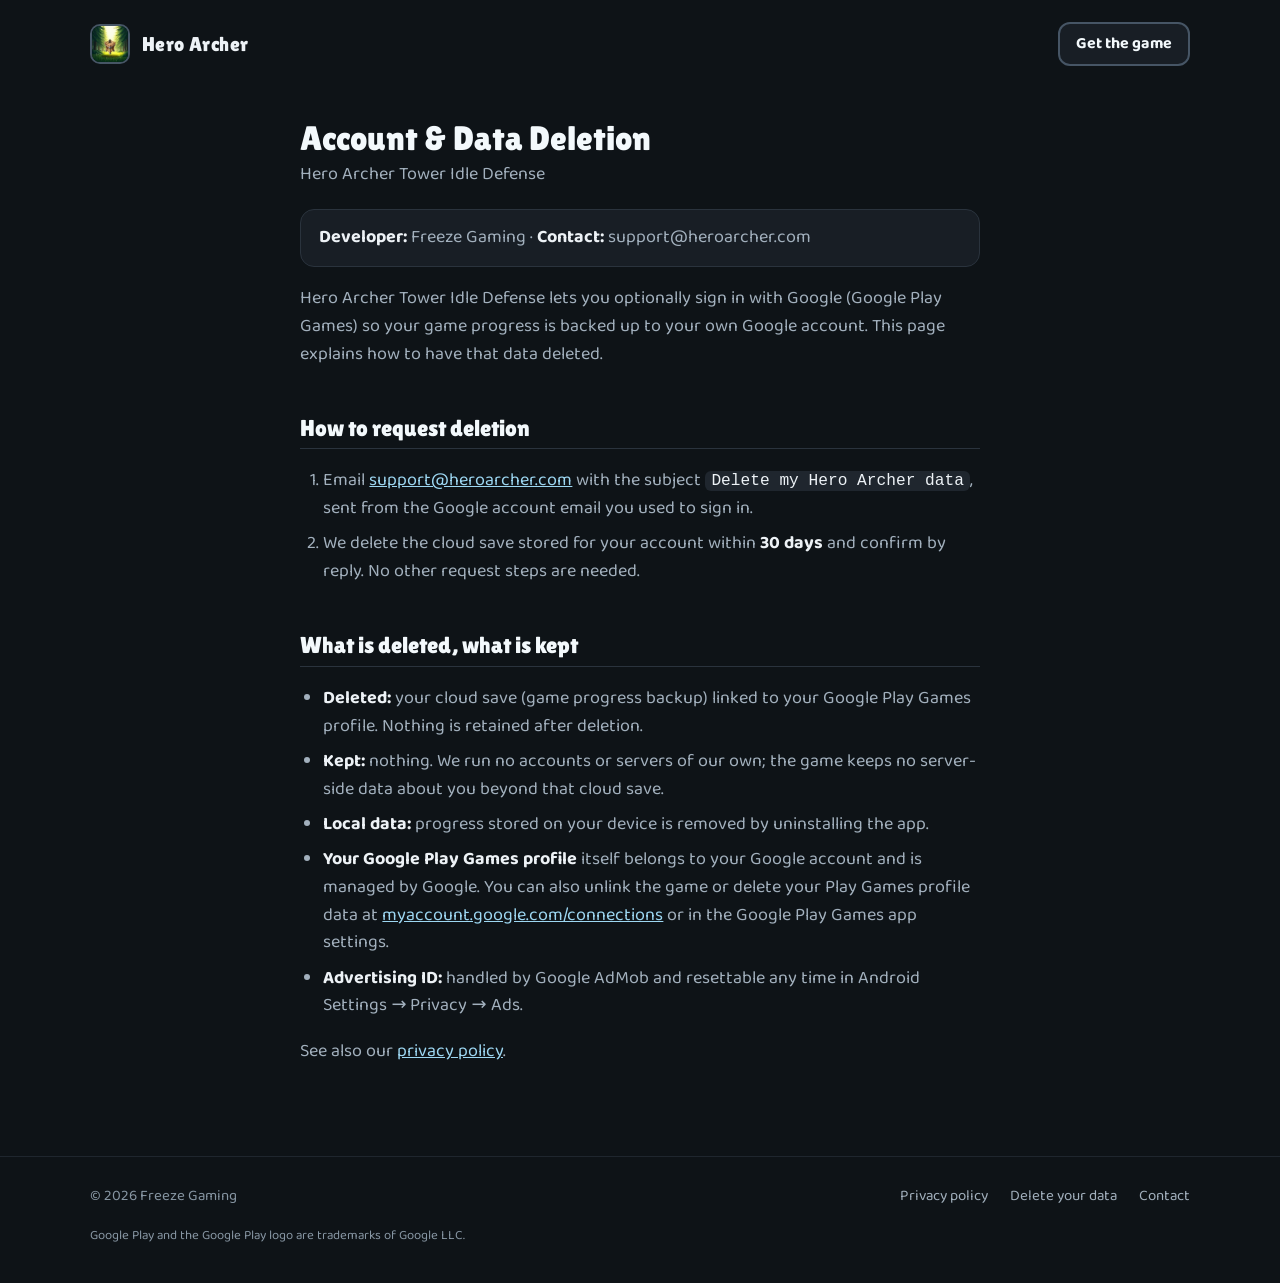
==== commit 57c24b7c: "Frostpeak Slate: the site matches the game's new palette The game dropped Bark & Ember (gold, brown," ====
--- a/delete-account/index.html
+++ b/delete-account/index.html
@@ -6,12 +6,12 @@
   <title>Account &amp; Data Deletion: Hero Archer Tower Idle Defense</title>
   <meta name="description" content="How to have your Hero Archer cloud save deleted, and what is kept.">
   <link rel="canonical" href="https://heroarcher.com/delete-account/">
-  <meta name="theme-color" content="#1d150e">
+  <meta name="theme-color" content="#0e1317">
   <link rel="icon" href="../favicon.ico" sizes="48x48">
   <link rel="apple-touch-icon" href="../apple-touch-icon.png">
   <link rel="preload" href="../assets/fonts/lilita-one.woff2" as="font" type="font/woff2" crossorigin>
   <link rel="preload" href="../assets/fonts/baloo2-latin.woff2" as="font" type="font/woff2" crossorigin>
-  <link rel="stylesheet" href="../assets/css/site.css?v=ea07aeb800">
+  <link rel="stylesheet" href="../assets/css/site.css?v=2588586d28">
 </head>
 <body>
   <a class="skip-link" href="#main">Skip to content</a>
--- a/assets/css/site.css
+++ b/assets/css/site.css
@@ -1,6 +1,8 @@
 /* Hero Archer, heroarcher.com
-   Colours are the game's "Bark & Ember" UITheme tokens; type is the game's
-   own Lilita One (display) and Baloo 2 (text). Mobile first. */
+   Colours are the game's "Frostpeak Slate" palette (UIHex in UITheme.cs, since
+   2026-11-20); type is the game's own Lilita One (display) and Baloo 2 (text).
+   As in the game, gold means coins only: headings take --title, links and focus
+   --selected. Mobile first. */
 
 @font-face {
   font-family: "Baloo 2";
@@ -18,22 +20,25 @@
 }
 
 :root {
-  --bg: #1d150e;
-  --bg-deep: #241a11;
-  --panel: #3a2c20;
-  --panel-inset: #2e2318;
-  --panel-light: #4c3a29;
-  --border: #6b4f2a;
-  --gold: #f0b441;
-  --gold-hi: #ffd27a;
-  --text: #f5eddc;
-  --text-dim: #c9b79b;
-  --text-mute: #a8977c;
-  --subtitle: #d9b77a;
-  --cta-top: #69a032;
-  --cta-bottom: #4c7020;
-  --cta-edge: #2c4410;
-  --cta-lip: #23380b;
+  --bg: #0e1317;           /* between UIHex.Page and Trough */
+  --bg-deep: #10151a;      /* Trough */
+  --panel: #1f262e;        /* Panel */
+  --panel-inset: #181e25;  /* Inset */
+  --panel-light: #2a333d;  /* PanelLight */
+  --border: #465565;       /* Border */
+  --title: #f3f9fc;        /* Title: headings, plaques, title buttons */
+  --title-bottom: #b6dcf0; /* TitleBottom */
+  --selected: #9dd7f2;     /* Selected: links, focus, checks */
+  --selected-hi: #c6e9f8;  /* hover of the above */
+  --gold: #f0b441;         /* currency only, as in the game */
+  --text: #edf2f6;         /* Text */
+  --text-dim: #a2b0bd;     /* TextDim */
+  --text-mute: #8796a3;    /* between TextDim and Muted, 6:1 on --bg */
+  --subtitle: #b6dcf0;     /* TitleBottom */
+  --cta-top: #5ba64d;      /* CtaTop */
+  --cta-bottom: #45893a;   /* Cta */
+  --cta-edge: #2b5a24;
+  --cta-lip: #1f4519;
   --nightmare-bg: #2b1610;
   --nightmare-edge: #6b2a1f;
   --nightmare-text: #ff9b7a;
@@ -68,16 +73,16 @@
 
 img, video { display: block; max-width: 100%; height: auto; }
 
-a { color: var(--gold); }
-a:hover { color: var(--gold-hi); }
+a { color: var(--selected); }
+a:hover { color: var(--selected-hi); }
 
 :focus-visible {
-  outline: 3px solid var(--gold);
+  outline: 3px solid var(--selected);
   outline-offset: 3px;
   border-radius: 6px;
 }
 
-h1, h2, h3 { font-weight: 400; }
+h1, h2, h3 { font-weight: 400; color: var(--title); }
 
 .wrap {
   max-width: 1180px;
@@ -92,7 +97,7 @@
   z-index: 10;
   padding: 10px 16px;
   border-radius: 10px;
-  background: var(--gold);
+  background: var(--selected);
   color: var(--bg);
   font-weight: 700;
   text-decoration: none;
@@ -135,12 +140,12 @@
   border-radius: 12px;
   border: 2px solid var(--border);
   background: var(--panel-inset);
-  color: var(--gold);
+  color: var(--title);
   font-weight: 700;
   font-size: 1rem;
   text-decoration: none;
 }
-.top-cta:hover { background: var(--panel); color: var(--gold-hi); }
+.top-cta:hover { background: var(--panel); color: var(--selected-hi); }
 
 /* ---------- hero ---------- */
 
@@ -184,7 +189,7 @@
   position: absolute;
   inset: 9px;
   border-radius: inherit;
-  border: 2px solid rgba(240, 180, 65, .4);
+  border: 2px solid rgba(182, 220, 240, .4);
   pointer-events: none;
 }
 .arch__img {
@@ -322,7 +327,7 @@
   width: 6px;
   height: 6px;
   border-radius: 1px;
-  background: var(--gold);
+  background: var(--title-bottom);
   transform: rotate(45deg);
 }
 
@@ -351,7 +356,7 @@
   border-radius: 9px;
   border: 2px solid var(--border);
   background: var(--panel);
-  color: var(--gold);
+  color: var(--title);
   font-family: var(--font-display);
   font-size: .875rem;
   letter-spacing: .14em;
@@ -390,14 +395,14 @@
   margin: 0 auto;
   padding: 8px;
   border-radius: 30px;
-  border: 1px solid rgba(240, 180, 65, .35);
-  background: linear-gradient(#5a4430, #2a1f15);
-  /* a warm glow round it, like the dusk in the arch: a shadow, so it never
+  border: 1px solid rgba(182, 220, 240, .35);
+  background: linear-gradient(#33404d, #141a20);
+  /* a cool glow round it, the game's selection halo: a shadow, so it never
      widens the page (an oversized glow layer made phones scroll sideways) */
   box-shadow:
-    inset 0 1px 0 rgba(255, 220, 150, .18),
+    inset 0 1px 0 rgba(220, 240, 255, .18),
     0 30px 70px rgba(0, 0, 0, .6),
-    0 0 90px 12px rgba(240, 180, 65, .14);
+    0 0 90px 12px rgba(157, 215, 242, .14);
 }
 .player__frame {
   position: relative;
@@ -424,16 +429,16 @@
   justify-content: center;
   padding: 0;
   border: 1px solid rgba(255, 255, 255, .22);
-  background: rgba(18, 12, 7, .6);
+  background: rgba(8, 11, 14, .6);
   -webkit-backdrop-filter: blur(8px);
   backdrop-filter: blur(8px);
   color: #fff;
   cursor: pointer;
   transition: background-color .15s ease;
 }
-.player__sound:hover, .player__play:hover, .player__full:hover { background: rgba(18, 12, 7, .82); }
+.player__sound:hover, .player__play:hover, .player__full:hover { background: rgba(8, 11, 14, .82); }
 .player__sound:focus-visible, .player__play:focus-visible, .player__full:focus-visible,
-.player__bar:focus-visible { outline: 3px solid var(--gold-hi); outline-offset: 2px; }
+.player__bar:focus-visible { outline: 3px solid var(--selected-hi); outline-offset: 2px; }
 .player__sound[hidden], .player__play[hidden], .player__full[hidden], .player__bar[hidden] { display: none; }
 
 /* sound: a "Tap for sound" pill until it is first used, then a round icon */
@@ -497,7 +502,7 @@
 }
 .player__bar::before { background: rgba(255, 255, 255, .18); }
 .player__bar span {
-  background: linear-gradient(90deg, var(--gold), var(--gold-hi));
+  background: linear-gradient(90deg, var(--title-bottom), var(--title));
   transform: scaleX(0);
   transform-origin: left;
 }
@@ -616,11 +621,11 @@
   padding: 10px 12px 11px;
   border-radius: 12px;
   border: 1px solid var(--border);
-  background: rgba(36, 26, 17, .94);
+  background: rgba(16, 21, 26, .94);
 }
 .chapter small {
   display: block;
-  color: var(--gold);
+  color: var(--title-bottom);
   font-size: .75rem;
   font-weight: 700;
   letter-spacing: .14em;
@@ -722,7 +727,7 @@
   font-size: .9375rem;
 }
 .facts li { display: inline-flex; align-items: center; gap: 8px; }
-.facts svg { width: 18px; height: 18px; flex: none; color: var(--gold); }
+.facts svg { width: 18px; height: 18px; flex: none; color: var(--selected); }
 
 /* ---------- footer ---------- */
 
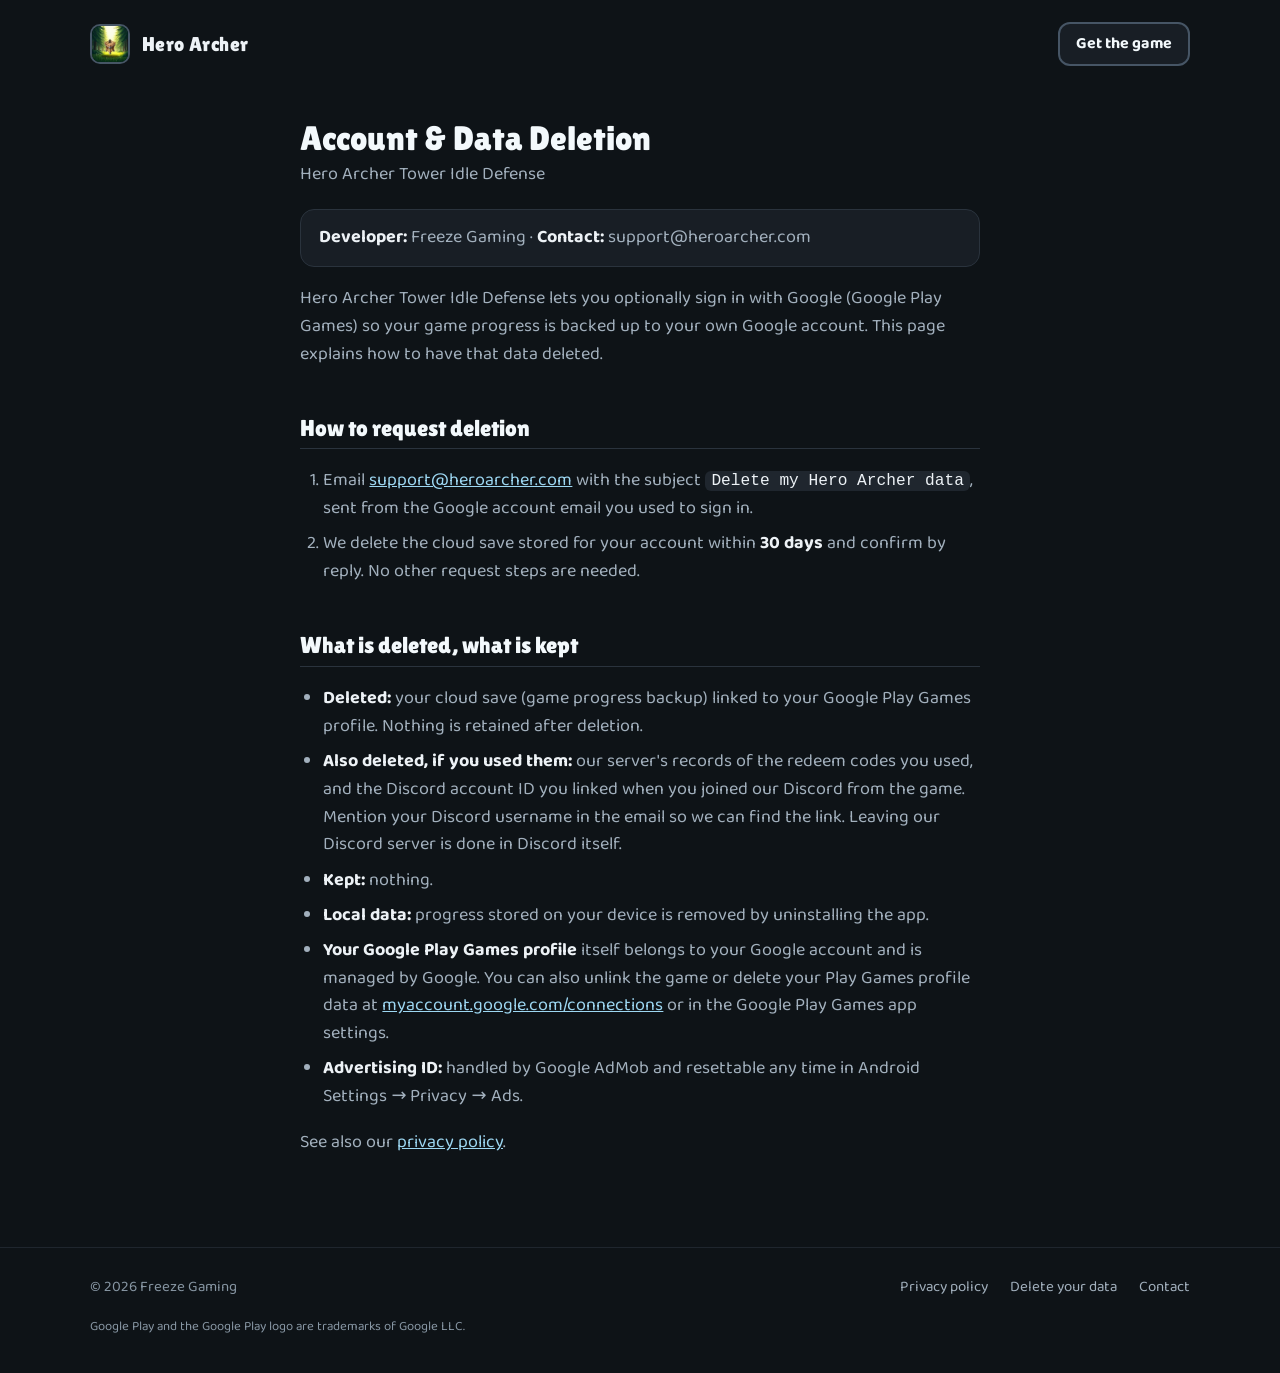
==== commit 3b9b2a8b: "Privacy and data deletion: the redeem-code server and the optional Discord link (player ID, Discord " ====
--- a/delete-account/index.html
+++ b/delete-account/index.html
@@ -11,7 +11,7 @@
   <link rel="apple-touch-icon" href="../apple-touch-icon.png">
   <link rel="preload" href="../assets/fonts/lilita-one.woff2" as="font" type="font/woff2" crossorigin>
   <link rel="preload" href="../assets/fonts/baloo2-latin.woff2" as="font" type="font/woff2" crossorigin>
-  <link rel="stylesheet" href="../assets/css/site.css?v=2588586d28">
+  <link rel="stylesheet" href="../assets/css/site.css?v=9412b76a8c">
 </head>
 <body>
   <a class="skip-link" href="#main">Skip to content</a>
@@ -44,8 +44,12 @@
     <ul>
       <li><b>Deleted:</b> your cloud save (game progress backup) linked to your
           Google Play Games profile. Nothing is retained after deletion.</li>
-      <li><b>Kept:</b> nothing. We run no accounts or servers of our own; the
-          game keeps no server-side data about you beyond that cloud save.</li>
+      <li><b>Also deleted, if you used them:</b> our server's records of the
+          redeem codes you used, and the Discord account ID you linked when you
+          joined our Discord from the game. Mention your Discord username in the
+          email so we can find the link. Leaving our Discord server is done in
+          Discord itself.</li>
+      <li><b>Kept:</b> nothing.</li>
       <li><b>Local data:</b> progress stored on your device is removed by
           uninstalling the app.</li>
       <li><b>Your Google Play Games profile</b> itself belongs to your Google
--- a/assets/css/site.css
+++ b/assets/css/site.css
@@ -676,6 +676,25 @@
   letter-spacing: .02em;
 }
 
+/* ---------- questions ---------- */
+
+.faq {
+  display: grid;
+  gap: 0 48px;
+  margin-top: 24px;
+}
+.faq__item {
+  padding-block: 18px;
+  border-top: 1px solid var(--panel-light);
+}
+.faq h3 {
+  margin: 0 0 6px;
+  font-family: var(--font-display);
+  font-size: 1.25rem;
+  line-height: 1.2;
+}
+.faq p { margin: 0; color: var(--text-dim); }
+
 /* ---------- closing call ---------- */
 
 .final {
@@ -835,6 +854,8 @@
   }
   .chapters { gap: 20px; margin-top: 44px; }
   .nightmare { align-items: center; padding: 18px 22px; }
+  .faq { grid-template-columns: repeat(2, minmax(0, 1fr)); margin-top: 32px; }
+  .faq h3 { font-size: 1.375rem; }
   .foot__row { flex-direction: row; flex-wrap: wrap; align-items: center; justify-content: space-between; }
 }
 
